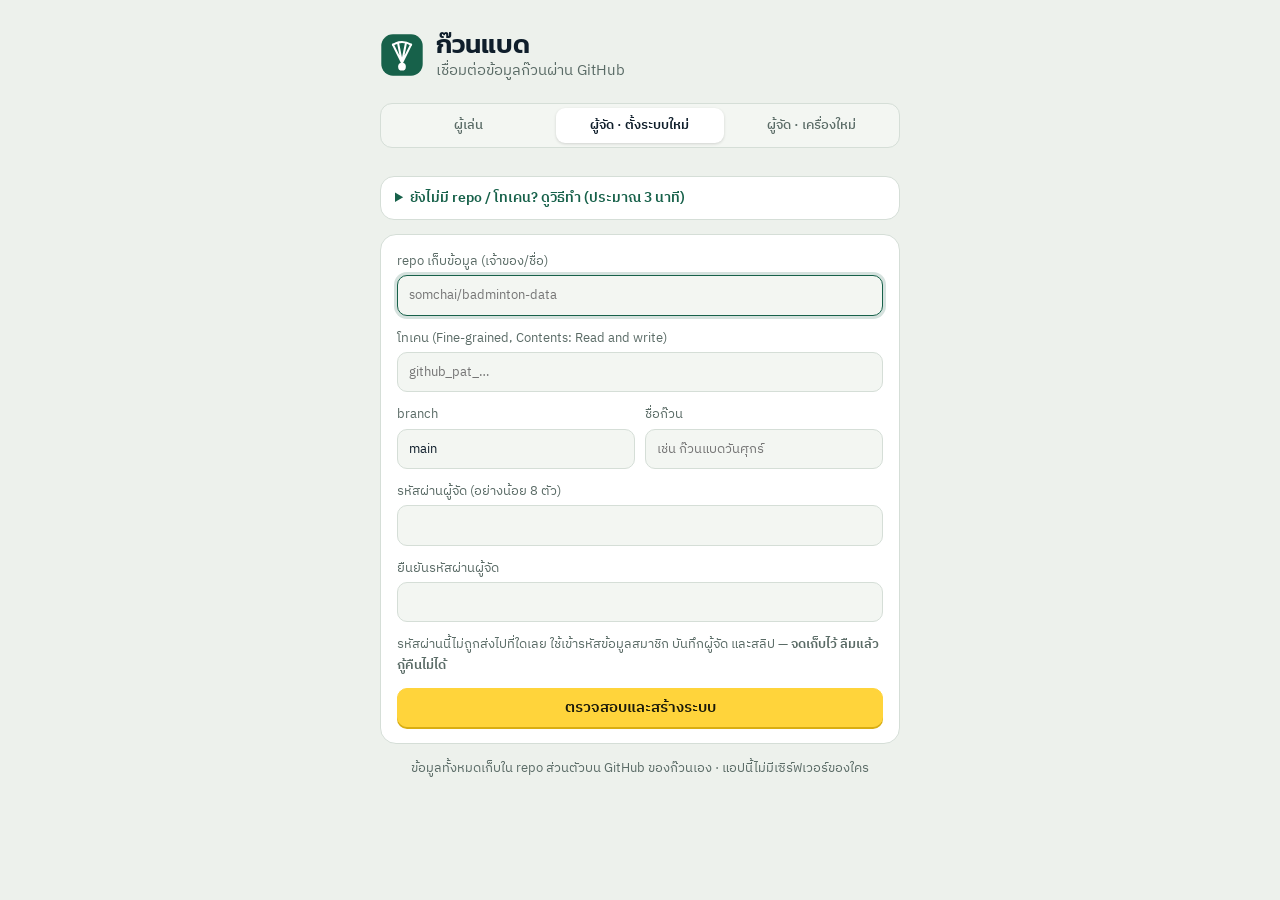
==== index.html @ 59524c7c "Add files via upload" ====
<!doctype html>
<html lang="th"><head><meta charset="utf-8"><meta name="viewport" content="width=device-width,initial-scale=1,viewport-fit=cover">
<meta http-equiv="Content-Security-Policy" content="default-src 'self'; script-src 'self'; style-src 'self' 'unsafe-inline'; img-src 'self' data: blob:; font-src 'self'; connect-src 'self' https://api.github.com; manifest-src 'self'; worker-src 'self'; base-uri 'none'; form-action 'none'; object-src 'none'">
<title>ก๊วนแบด · ผู้จัดก๊วน</title>
<link rel="stylesheet" href="fonts.css">
<link rel="stylesheet" href="style.css">
<link rel="manifest" href="manifest-org.json">
<meta name="theme-color" content="#0F7A55">
<meta name="mobile-web-app-capable" content="yes"><meta name="apple-mobile-web-app-capable" content="yes">
<meta name="apple-mobile-web-app-title" content="ผู้จัดก๊วน"><link rel="apple-touch-icon" href="apple-touch-icon.png"><link rel="icon" href="icon-192.png">
</head><body data-page="index">
<div id="orgShell" hidden>
<header class="top">
  <div class="top-in">
    <div class="brand">
      <div class="logo">
        <svg width="34" height="34" viewBox="0 0 34 34" aria-hidden="true"><rect x="1" y="1" width="32" height="32" rx="9" fill="var(--accent)"/><path d="M17 23 L10 9 M17 23 L14 8 M17 23 L20 8 M17 23 L24 9" stroke="var(--accent-ink)" stroke-width="1.6" stroke-linecap="round"/><path d="M10 9 Q17 5 24 9" stroke="var(--accent-ink)" stroke-width="1.6" fill="none"/><circle cx="17" cy="25" r="3.2" fill="var(--accent-ink)"/></svg>
        <div><h1 id="gName">Badminton Group Organizer</h1><small id="connNote">กำลังเชื่อมต่อ…</small></div>
      </div>
      <span class="sp"></span>
      <span class="clock num clockTxt"></span>
      <span class="role org">แอปผู้จัดก๊วน</span>
      <button class="sm" id="roleSwitch">เปิดหน้าผู้เล่น ↗</button>
      <div class="sesspick"><select id="sessSel" aria-label="เลือกรอบเล่น"></select></div>
    </div>
    <nav class="tabs" role="tablist" id="tabs"></nav>
  </div>
</header>

<main id="view"></main>

</div>
<div id="plShell" hidden>
<header class="ptop">
  <div class="ptop-in">
    <div class="logo">
      <svg width="30" height="30" viewBox="0 0 34 34" aria-hidden="true"><rect x="1" y="1" width="32" height="32" rx="9" fill="var(--accent)"/><path d="M17 23 L10 9 M17 23 L14 8 M17 23 L20 8 M17 23 L24 9" stroke="var(--accent-ink)" stroke-width="1.6" stroke-linecap="round"/><path d="M10 9 Q17 5 24 9" stroke="var(--accent-ink)" stroke-width="1.6" fill="none"/><circle cx="17" cy="25" r="3.2" fill="var(--accent-ink)"/></svg>
      <div><h1 id="pgName">Badminton Group Organizer</h1><small><span class="role">แอปผู้เล่น</span> <span id="pConn"></span></small></div>
    </div>
    <button class="pme" id="pMe" type="button" aria-label="โปรไฟล์ของฉัน"></button>
  </div>
  <div class="ptop-in sub"><select id="pSess" aria-label="เลือกรอบเล่น"></select><span class="clock num clockTxt"></span></div>
  <div class="orgbar" id="pOrgBar" hidden><span>คุณคือผู้จัดก๊วน กำลังดูหน้าผู้เล่น</span><button class="sm" id="pBack" type="button">กลับแอปผู้จัด</button></div>
</header>
<main id="pview" class="pmain"></main>
<nav class="pnav" id="pNav" aria-label="เมนูผู้เล่น"></nav>
</div>
<div class="ov" id="ov" hidden><div class="dlg" id="dlg" role="dialog" aria-modal="true"></div></div>
<div class="toast" id="toast" hidden></div>
<script src="ghstore.js"></script>
<script src="core.js"></script>
<script src="organizer.js"></script>
<script src="player.js"></script>
<script src="ghui.js"></script>
<script src="boot.js"></script>
</body></html>
---- fonts.css ----
/* Kanit + IBM Plex Sans Thai (SIL OFL) — bundled so the app looks the same offline */
@font-face{font-family:'Kanit';font-style:normal;font-weight:500;font-display:swap;src:url(fonts/kanit-thai-500-normal.woff2) format('woff2');unicode-range:U+02D7,U+0303,U+0331,U+0E01-0E5B,U+200C-200D,U+25CC}
@font-face{font-family:'Kanit';font-style:normal;font-weight:500;font-display:swap;src:url(fonts/kanit-latin-500-normal.woff2) format('woff2');unicode-range:U+0000-00FF,U+0131,U+0152-0153,U+02BB-02BC,U+02C6,U+02DA,U+02DC,U+0304,U+0308,U+0329,U+2000-206F,U+20AC,U+2122,U+2191,U+2193,U+2212,U+2215,U+FEFF,U+FFFD}
@font-face{font-family:'Kanit';font-style:italic;font-weight:500;font-display:swap;src:url(fonts/kanit-thai-500-italic.woff2) format('woff2');unicode-range:U+02D7,U+0303,U+0331,U+0E01-0E5B,U+200C-200D,U+25CC}
@font-face{font-family:'Kanit';font-style:italic;font-weight:500;font-display:swap;src:url(fonts/kanit-latin-500-italic.woff2) format('woff2');unicode-range:U+0000-00FF,U+0131,U+0152-0153,U+02BB-02BC,U+02C6,U+02DA,U+02DC,U+0304,U+0308,U+0329,U+2000-206F,U+20AC,U+2122,U+2191,U+2193,U+2212,U+2215,U+FEFF,U+FFFD}
@font-face{font-family:'Kanit';font-style:normal;font-weight:600;font-display:swap;src:url(fonts/kanit-thai-600-normal.woff2) format('woff2');unicode-range:U+02D7,U+0303,U+0331,U+0E01-0E5B,U+200C-200D,U+25CC}
@font-face{font-family:'Kanit';font-style:normal;font-weight:600;font-display:swap;src:url(fonts/kanit-latin-600-normal.woff2) format('woff2');unicode-range:U+0000-00FF,U+0131,U+0152-0153,U+02BB-02BC,U+02C6,U+02DA,U+02DC,U+0304,U+0308,U+0329,U+2000-206F,U+20AC,U+2122,U+2191,U+2193,U+2212,U+2215,U+FEFF,U+FFFD}
@font-face{font-family:'Kanit';font-style:italic;font-weight:600;font-display:swap;src:url(fonts/kanit-thai-600-italic.woff2) format('woff2');unicode-range:U+02D7,U+0303,U+0331,U+0E01-0E5B,U+200C-200D,U+25CC}
@font-face{font-family:'Kanit';font-style:italic;font-weight:600;font-display:swap;src:url(fonts/kanit-latin-600-italic.woff2) format('woff2');unicode-range:U+0000-00FF,U+0131,U+0152-0153,U+02BB-02BC,U+02C6,U+02DA,U+02DC,U+0304,U+0308,U+0329,U+2000-206F,U+20AC,U+2122,U+2191,U+2193,U+2212,U+2215,U+FEFF,U+FFFD}
@font-face{font-family:'Kanit';font-style:normal;font-weight:700;font-display:swap;src:url(fonts/kanit-thai-700-normal.woff2) format('woff2');unicode-range:U+02D7,U+0303,U+0331,U+0E01-0E5B,U+200C-200D,U+25CC}
@font-face{font-family:'Kanit';font-style:normal;font-weight:700;font-display:swap;src:url(fonts/kanit-latin-700-normal.woff2) format('woff2');unicode-range:U+0000-00FF,U+0131,U+0152-0153,U+02BB-02BC,U+02C6,U+02DA,U+02DC,U+0304,U+0308,U+0329,U+2000-206F,U+20AC,U+2122,U+2191,U+2193,U+2212,U+2215,U+FEFF,U+FFFD}
@font-face{font-family:'Kanit';font-style:italic;font-weight:700;font-display:swap;src:url(fonts/kanit-thai-700-italic.woff2) format('woff2');unicode-range:U+02D7,U+0303,U+0331,U+0E01-0E5B,U+200C-200D,U+25CC}
@font-face{font-family:'Kanit';font-style:italic;font-weight:700;font-display:swap;src:url(fonts/kanit-latin-700-italic.woff2) format('woff2');unicode-range:U+0000-00FF,U+0131,U+0152-0153,U+02BB-02BC,U+02C6,U+02DA,U+02DC,U+0304,U+0308,U+0329,U+2000-206F,U+20AC,U+2122,U+2191,U+2193,U+2212,U+2215,U+FEFF,U+FFFD}
@font-face{font-family:'IBM Plex Sans Thai';font-style:normal;font-weight:400;font-display:swap;src:url(fonts/ibm-plex-sans-thai-thai-400-normal.woff2) format('woff2');unicode-range:U+02D7,U+0303,U+0331,U+0E01-0E5B,U+200C-200D,U+25CC}
@font-face{font-family:'IBM Plex Sans Thai';font-style:normal;font-weight:400;font-display:swap;src:url(fonts/ibm-plex-sans-thai-latin-400-normal.woff2) format('woff2');unicode-range:U+0000-00FF,U+0131,U+0152-0153,U+02BB-02BC,U+02C6,U+02DA,U+02DC,U+0304,U+0308,U+0329,U+2000-206F,U+20AC,U+2122,U+2191,U+2193,U+2212,U+2215,U+FEFF,U+FFFD}
@font-face{font-family:'IBM Plex Sans Thai';font-style:normal;font-weight:500;font-display:swap;src:url(fonts/ibm-plex-sans-thai-thai-500-normal.woff2) format('woff2');unicode-range:U+02D7,U+0303,U+0331,U+0E01-0E5B,U+200C-200D,U+25CC}
@font-face{font-family:'IBM Plex Sans Thai';font-style:normal;font-weight:500;font-display:swap;src:url(fonts/ibm-plex-sans-thai-latin-500-normal.woff2) format('woff2');unicode-range:U+0000-00FF,U+0131,U+0152-0153,U+02BB-02BC,U+02C6,U+02DA,U+02DC,U+0304,U+0308,U+0329,U+2000-206F,U+20AC,U+2122,U+2191,U+2193,U+2212,U+2215,U+FEFF,U+FFFD}
@font-face{font-family:'IBM Plex Sans Thai';font-style:normal;font-weight:600;font-display:swap;src:url(fonts/ibm-plex-sans-thai-thai-600-normal.woff2) format('woff2');unicode-range:U+02D7,U+0303,U+0331,U+0E01-0E5B,U+200C-200D,U+25CC}
@font-face{font-family:'IBM Plex Sans Thai';font-style:normal;font-weight:600;font-display:swap;src:url(fonts/ibm-plex-sans-thai-latin-600-normal.woff2) format('woff2');unicode-range:U+0000-00FF,U+0131,U+0152-0153,U+02BB-02BC,U+02C6,U+02DA,U+02DC,U+0304,U+0308,U+0329,U+2000-206F,U+20AC,U+2122,U+2191,U+2193,U+2212,U+2215,U+FEFF,U+FFFD}
---- style.css ----
/* Badminton Group Organizer — "court night" theme.
   Signature: every court card is drawn as a real top-down badminton court (white lines, net in the middle, team A | team B).
   Colours come from the sport: PU court green, white court lines, yellow nylon training shuttle, scoreboard team colours.
   Everything outside the court cards and the header band stays quiet. */
:root{
  --hall:#EDF1EC; --surface:#FFFFFF; --surface-2:#F3F6F2; --line:#D5DED7; --ink:#0F1E2B; --muted:#5A6B66;
  --court:#17614A; --court-2:#1D7457; --court-deep:#0F4535; --cline:rgba(255,255,255,.88);
  --shuttle:#FFD43B; --shuttle-ink:#1A1A0A; --shuttle-soft:#FFF4C2;
  --accent:#17614A; --accent-ink:#FFFFFF; --accent-soft:#DDEFE6;
  --ready:#1E8A4C; --rest:#B26B00; --play:#2C6BED; --off:#7E8C88; --warn:#C2410C; --bad:#C62D3F;
  --a-team:#2C6BED; --b-team:#E5533D;
  --bg:var(--hall);
  --font-display:"Kanit","IBM Plex Sans Thai",system-ui,sans-serif;
  --font-body:"IBM Plex Sans Thai",system-ui,-apple-system,"Segoe UI",sans-serif;
  --r:16px;
  --lines:linear-gradient(90deg,transparent calc(50% - 1px),rgba(255,255,255,.07) calc(50% - 1px),rgba(255,255,255,.07) calc(50% + 1px),transparent calc(50% + 1px)),
          linear-gradient(0deg,transparent calc(50% - 1px),rgba(255,255,255,.05) calc(50% - 1px),rgba(255,255,255,.05) calc(50% + 1px),transparent calc(50% + 1px));
}
@media (prefers-color-scheme:dark){:root:not([data-theme="light"]){
  --hall:#0B1612; --surface:#12201B; --surface-2:#182A23; --line:#253A31; --ink:#E6EFEA; --muted:#93A79E;
  --court:#1A5C46; --court-2:#1F6B52; --court-deep:#0C2E24;
  --accent:#5CCB97; --accent-ink:#06130E; --accent-soft:#173A2D;
  --ready:#5BD08C; --rest:#F0B44C; --play:#7BA7FF; --off:#7D8C85; --warn:#F28B4F; --bad:#FF7A8A;
  --a-team:#7BA7FF; --b-team:#FF8A6E; --shuttle-soft:#3A3412; color-scheme:dark}}
:root[data-theme="dark"]{
  --hall:#0B1612; --surface:#12201B; --surface-2:#182A23; --line:#253A31; --ink:#E6EFEA; --muted:#93A79E;
  --court:#1A5C46; --court-2:#1F6B52; --court-deep:#0C2E24;
  --accent:#5CCB97; --accent-ink:#06130E; --accent-soft:#173A2D;
  --ready:#5BD08C; --rest:#F0B44C; --play:#7BA7FF; --off:#7D8C85; --warn:#F28B4F; --bad:#FF7A8A;
  --a-team:#7BA7FF; --b-team:#FF8A6E; --shuttle-soft:#3A3412; color-scheme:dark}
*{box-sizing:border-box}
[hidden]{display:none!important}
html,body{margin:0;background:var(--bg);color:var(--ink)}
body{font-family:var(--font-body);font-size:15px;line-height:1.55;-webkit-font-smoothing:antialiased}
h1,h2,h3{margin:0;font-family:var(--font-display);font-weight:600;line-height:1.25;text-wrap:balance}
h2{font-size:1.15rem}h3{font-size:1rem}
.num{font-variant-numeric:tabular-nums}
.muted{color:var(--muted)}.small{font-size:.84rem}

/* controls */
button{font:inherit;cursor:pointer;border-radius:10px;border:1.5px solid var(--line);background:var(--surface);color:var(--ink);padding:7px 14px;font-weight:500;transition:background-color .15s,border-color .15s,transform .08s}
button:hover{border-color:var(--court)}
button:active{transform:translateY(1px)}
button.primary{background:var(--shuttle);color:var(--shuttle-ink);border-color:var(--shuttle);font-weight:600;box-shadow:0 2px 0 #D9AE12}
button.primary:hover{background:#FFDD5C;border-color:#FFDD5C}
button.ghost{background:transparent;border-color:transparent;color:var(--muted)}
button.ghost:hover{color:var(--ink);border-color:var(--line)}
button.danger{color:var(--bad);border-color:color-mix(in srgb,var(--bad) 45%,var(--line));background:transparent}
button.sm{padding:4px 10px;font-size:.84rem;border-radius:8px}
button:disabled{opacity:.45;cursor:not-allowed;transform:none}
:focus-visible{outline:3px solid var(--shuttle);outline-offset:2px}
input,select,textarea{font:inherit;color:var(--ink);background:var(--surface-2);border:1.5px solid var(--line);border-radius:10px;padding:9px 11px;width:100%;min-width:0}
input:focus,select:focus,textarea:focus{border-color:var(--court);outline:none;box-shadow:0 0 0 3px color-mix(in srgb,var(--court) 18%,transparent)}
textarea{min-height:80px;resize:vertical}
label.f{display:grid;gap:4px;font-size:.82rem;color:var(--muted);min-width:0}
input.bad{border-color:var(--bad)}
.ferr{font-size:.76rem;color:var(--bad)}.ferr:empty{display:none}

/* ---------- header band: the court floor ---------- */
.top,.ptop{position:sticky;top:env(safe-area-inset-top,0px);z-index:20;color:#fff;
  background:radial-gradient(120% 160% at 90% -40%,var(--court-2),transparent 60%),var(--court-deep);
  box-shadow:0 1px 0 rgba(0,0,0,.25),0 8px 24px -16px rgba(0,0,0,.5)}
.top-in{max-width:1200px;margin:0 auto;padding-inline:16px;padding-block:12px 0;display:grid;gap:10px}
.brand{display:flex;flex-wrap:wrap;align-items:center;gap:8px 14px}
.logo{display:flex;align-items:center;gap:11px;min-width:0}
.logo svg{flex:none}
.logo svg rect{fill:var(--shuttle)}
.logo svg path,.logo svg circle{stroke:var(--court-deep)}
.logo svg circle{fill:var(--court-deep)}
.logo h1{font-size:1.3rem;font-weight:700;letter-spacing:.005em;color:#fff}
.logo small{display:block;font-family:var(--font-body);font-size:.76rem;color:rgba(255,255,255,.72);font-weight:400}
.brand .sp{flex:1}
.top .clock,.ptop .clock{font-family:var(--font-display);font-weight:600;font-style:italic;font-size:1.05rem;color:var(--shuttle);letter-spacing:.02em}
.role{font-size:.74rem;font-weight:600;border-radius:999px;padding:3px 11px}
.top .role,.ptop .role{background:rgba(255,255,255,.12);color:#fff;border:1px solid rgba(255,255,255,.22)}
.top button,.ptop button{background:rgba(255,255,255,.1);color:#fff;border-color:rgba(255,255,255,.28)}
.top button:hover,.ptop button:hover{background:rgba(255,255,255,.2);border-color:rgba(255,255,255,.5)}
.top select,.ptop select{background:rgba(0,0,0,.22);color:#fff;border-color:rgba(255,255,255,.25)}
.top select option,.ptop select option{color:#0F1E2B;background:#fff}
.sesspick{display:flex;align-items:center;gap:6px;min-width:0}
.sesspick select{width:auto;max-width:62vw;padding:6px 28px 6px 10px;text-overflow:ellipsis;white-space:nowrap;overflow:hidden}
.tabs{display:flex;gap:4px;overflow-x:auto;scrollbar-width:none;margin-inline:-4px}
.tabs::-webkit-scrollbar{display:none}
.tabs button{border:0;border-radius:10px 10px 0 0;background:transparent;padding:10px 13px 12px;color:rgba(255,255,255,.7);white-space:nowrap;font-weight:600;position:relative}
.tabs button:hover{background:rgba(255,255,255,.08);color:#fff}
.tabs button[aria-selected="true"]{color:#fff;background:transparent}
.tabs button[aria-selected="true"]::after{content:"";position:absolute;left:12px;right:12px;bottom:0;height:4px;border-radius:4px 4px 0 0;background:var(--shuttle)}
.tabs .badge{display:inline-grid;place-items:center;min-width:19px;height:19px;border-radius:10px;background:var(--b-team);color:#fff;font-size:.7rem;margin-left:5px;padding:0 5px}

main{max-width:1200px;margin:0 auto;padding-inline:16px;padding-block:18px 64px;display:grid;gap:16px}
main>*{min-width:0}
.panel{background:var(--surface);border:1px solid var(--line);border-radius:var(--r);padding:18px;min-width:0}
.ph{display:flex;flex-wrap:wrap;align-items:center;gap:8px 12px;margin-bottom:14px}
.ph .sp{flex:1}
.notice{border-radius:12px;padding:11px 14px;background:var(--surface-2);border:1px solid var(--line);font-size:.9rem}
.notice.warn{border-color:color-mix(in srgb,var(--warn) 55%,transparent);background:color-mix(in srgb,var(--warn) 7%,var(--surface));color:var(--warn)}
.empty{padding:28px 12px;text-align:center;color:var(--muted)}
.empty h2{color:var(--ink);margin-bottom:6px}
.grid2{display:grid;grid-template-columns:repeat(2,minmax(0,1fr));gap:16px}
@media (max-width:860px){.grid2{grid-template-columns:1fr}}

/* KPIs read like a scoreboard strip */
.kpis{display:grid;grid-template-columns:repeat(auto-fit,minmax(150px,1fr));gap:10px}
.kpi{background:var(--surface);border:1px solid var(--line);border-radius:14px;padding:11px 15px;display:grid;gap:1px;min-width:0;border-top:4px solid var(--court)}
.kpi .k{font-size:.78rem;color:var(--muted)}
.kpi .v{font-family:var(--font-display);font-weight:600;font-size:1.75rem;font-variant-numeric:tabular-nums;line-height:1.15}
.kpi .s{font-size:.76rem;color:var(--muted)}
.kpi.alert{border-top-color:var(--warn)}.kpi.alert .v{color:var(--warn)}

/* status chips */
.chip{display:inline-flex;align-items:center;gap:5px;font-size:.74rem;font-weight:600;padding:2px 9px;border-radius:999px;white-space:nowrap;background:color-mix(in srgb,var(--c) 14%,transparent);color:var(--c)}
.chip::before{content:"";width:6px;height:6px;border-radius:50%;background:var(--c)}
.s-ready{--c:var(--ready)}.s-rest{--c:var(--rest)}.s-play{--c:var(--play)}.s-off{--c:var(--off)}.s-queued{--c:var(--accent)}.s-warn{--c:var(--warn)}.s-bad{--c:var(--bad)}
.skill{display:inline-grid;place-items:center;flex:none;min-width:24px;height:21px;padding:0 4px;border-radius:6px;font-family:var(--font-display);font-size:.7rem;font-weight:700;letter-spacing:-.01em;color:#fff;background:var(--lv);border:1px solid var(--lv)}
/* level colour runs from fresh green (BG) through blue (P) to deep red (A) */
.skill.L1{--lv:#5FB98A}.skill.L2{--lv:#3E9E6E}.skill.L3{--lv:#2F8B83}
.skill.L4{--lv:#3A7BD5}.skill.L5{--lv:#2C5FC4}.skill.L6{--lv:#5146B8}
.skill.L7{--lv:#B4447A}.skill.L8{--lv:#C62D3F}.skill.L9{--lv:#8E1B2B}
.skpick{border:0;padding:0;margin:0;display:grid;gap:6px}
.skpick legend{font-size:.82rem;color:var(--muted);margin-bottom:6px;padding:0}
.skopt{display:grid;grid-template-columns:auto auto 1fr;gap:10px;align-items:start;padding:9px 11px;border:1.5px solid var(--line);border-radius:12px;cursor:pointer;background:var(--surface)}
.skopt input{width:auto;margin:3px 0 0}
.skopt .skill{margin-top:1px}
.skopt .sko-t{display:grid;gap:1px;min-width:0}
.skopt .sko-t b{font-size:.9rem}
.skopt .sko-t span{font-size:.8rem;color:var(--muted);line-height:1.45}
.skopt:has(input:checked){border-color:var(--court);background:var(--accent-soft)}
.lvguide{display:grid;gap:8px}
.lvguide .lv{display:grid;grid-template-columns:auto 1fr;gap:12px;align-items:start;padding:8px 0;border-bottom:1px solid var(--line)}
.lvguide .lv:last-child{border-bottom:0}
.lvguide .lv b{display:block}
.lvguide .lv div>span{font-size:.86rem;color:var(--muted)}

/* ---------- court cards: a real court seen from above ---------- */
.courts{display:grid;grid-template-columns:repeat(auto-fill,minmax(300px,1fr));gap:14px}
.court{border-radius:18px;overflow:hidden;display:grid;grid-template-rows:auto 1fr auto;color:#fff;
  background:var(--court);box-shadow:0 10px 24px -14px rgba(10,50,36,.6),inset 0 0 0 1px rgba(0,0,0,.15)}
.court-h{display:flex;align-items:center;gap:8px;padding:10px 14px;background:rgba(0,0,0,.2)}
.court-h b{font-family:var(--font-display);font-weight:700;font-style:italic;font-size:1.15rem;letter-spacing:.01em}
.court-h .sp{flex:1}
.court-h .chip{background:rgba(255,255,255,.14);color:#fff}
.court-h .chip::before{background:var(--shuttle)}
.timer{font-family:var(--font-display);font-weight:700;font-style:italic;font-variant-numeric:tabular-nums;font-size:1.1rem;color:var(--shuttle);background:#0B1A14;border-radius:8px;padding:1px 10px;box-shadow:inset 0 0 0 1px rgba(255,212,59,.25)}
.court-b{position:relative;padding:22px 20px;display:grid;gap:8px;align-content:center;min-height:150px;isolation:isolate}
/* court lines: outer boundary, doubles long-service lines, short-service lines, singles sidelines, centre lines */
.court-b::before{content:"";position:absolute;inset:10px 12px;border:2px solid var(--cline);z-index:-1;
  background:
    linear-gradient(90deg,transparent 6%,var(--cline) 6%,var(--cline) calc(6% + 2px),transparent calc(6% + 2px)),
    linear-gradient(90deg,transparent calc(94% - 2px),var(--cline) calc(94% - 2px),var(--cline) 94%,transparent 94%),
    linear-gradient(90deg,transparent 35%,var(--cline) 35%,var(--cline) calc(35% + 2px),transparent calc(35% + 2px)),
    linear-gradient(90deg,transparent calc(65% - 2px),var(--cline) calc(65% - 2px),var(--cline) 65%,transparent 65%),
    linear-gradient(0deg,transparent 9%,var(--cline) 9%,var(--cline) calc(9% + 2px),transparent calc(9% + 2px)),
    linear-gradient(0deg,transparent calc(91% - 2px),var(--cline) calc(91% - 2px),var(--cline) 91%,transparent 91%),
    linear-gradient(0deg,transparent calc(50% - 1px),var(--cline) calc(50% - 1px),var(--cline) calc(50% + 1px),transparent calc(50% + 1px)) 0 0/35% 100% no-repeat,
    linear-gradient(0deg,transparent calc(50% - 1px),var(--cline) calc(50% - 1px),var(--cline) calc(50% + 1px),transparent calc(50% + 1px)) 100% 0/35% 100% no-repeat;
  opacity:.55}
.court-b::after{content:"";position:absolute;top:4px;bottom:4px;left:calc(50% - 3px);width:6px;z-index:-1;border-radius:2px;
  background:repeating-linear-gradient(0deg,rgba(255,255,255,.95) 0 2px,rgba(255,255,255,.35) 2px 5px);box-shadow:0 0 0 1px rgba(0,0,0,.15)}
.vs{display:grid;grid-template-columns:1fr 26px 1fr;gap:6px;align-items:center}
.team{display:grid;gap:6px;padding:6px;border-radius:12px;min-width:0}
.team.a{--tc:var(--a-team)}.team.b{--tc:var(--b-team)}
.court .team .pn{background:rgba(6,30,22,.72);border-radius:10px;padding:6px 8px;box-shadow:inset 3px 0 0 var(--tc)}
.court .team.b .pn{box-shadow:inset -3px 0 0 var(--tc)}
.team.win .pn{outline:2px solid var(--shuttle)}
.pn{display:flex;align-items:center;gap:6px;min-width:0}
.pn span.nm{overflow:hidden;text-overflow:ellipsis;white-space:nowrap;font-weight:500}
.vs .x{font-size:0;align-self:stretch}
.court-f{display:flex;flex-wrap:wrap;gap:6px;padding:10px 14px;background:rgba(0,0,0,.2)}
.court-f:empty{display:none}
.court-f button:not(.primary){background:rgba(255,255,255,.1);color:#fff;border-color:rgba(255,255,255,.3)}
.court-f button.ghost{border-color:transparent;color:rgba(255,255,255,.75)}
.court.free{background:color-mix(in srgb,var(--court) 70%,#5f6f69)}
.court.free .court-b{place-items:center;text-align:center;color:rgba(255,255,255,.92);font-weight:500}
.court.free .court-b>*{background:rgba(6,30,22,.6);border-radius:12px;padding:8px 12px}
.court.free .court-b::after{opacity:.6}
.court .mini{background:rgba(6,30,22,.6);border-radius:10px;padding:6px 10px}
.court .mini span[style]{filter:brightness(1.35)}
.court .muted,.court .small{color:rgba(255,255,255,.8)}

.qcard{display:grid;grid-template-columns:auto 1fr auto;gap:12px;align-items:center;padding:10px 14px;border:1px solid var(--line);border-radius:12px;background:var(--surface)}
.qcard .ord{font-family:var(--font-display);font-weight:700;font-style:italic;font-size:1.3rem;color:var(--accent);min-width:2ch}
.qlist{display:grid;gap:8px}
.mini{display:flex;flex-wrap:wrap;align-items:center;gap:4px 10px;font-size:.88rem;min-width:0}
.mini .t{color:var(--muted);font-family:var(--font-display);font-style:italic}

/* tables */
.tw{overflow-x:auto}
table{width:100%;border-collapse:collapse;font-size:.9rem}
th,td{padding:9px 10px;text-align:left;border-bottom:1px solid var(--line);vertical-align:middle}
th{font-size:.78rem;color:var(--muted);font-weight:600;white-space:nowrap}
td.n,th.n{text-align:right;font-variant-numeric:tabular-nums;white-space:nowrap}
.tw td:first-child>b{white-space:nowrap}
tbody tr:hover td{background:color-mix(in srgb,var(--court) 4%,transparent)}
td .acts{display:flex;flex-wrap:wrap;gap:4px;justify-content:flex-end}
tr.dim td{opacity:.55}
.seg{display:inline-flex;border:1.5px solid var(--line);border-radius:10px;overflow:hidden;flex-wrap:wrap;background:var(--surface)}
.seg button{border:0;border-radius:0;padding:5px 12px;background:transparent;color:var(--muted);font-size:.86rem}
.seg button[aria-pressed="true"]{background:var(--court);color:#fff}

/* my status — a match ticket */
.me{display:grid;gap:12px;border-radius:20px;padding:18px;color:#fff;position:relative;overflow:hidden;
  background:radial-gradient(90% 120% at 100% 0%,var(--court-2),transparent 70%),var(--court-deep);box-shadow:0 14px 30px -18px rgba(10,50,36,.8)}
.me .k{color:rgba(255,255,255,.7)!important}
.me .big{font-family:var(--font-display);font-weight:700;font-style:italic;font-size:2.4rem;line-height:1;color:var(--shuttle)}
.me .muted,.me .small{color:rgba(255,255,255,.78)}
.me .chip{background:rgba(255,255,255,.14);color:#fff}
.me .mini{background:rgba(0,0,0,.25);border-radius:10px;padding:6px 10px}
.me .mini span[style]{filter:brightness(1.35)}
.me button:not(.primary){background:rgba(255,255,255,.1);color:#fff;border-color:rgba(255,255,255,.3)}
.me-row{display:flex;flex-wrap:wrap;gap:12px 26px;align-items:flex-end}
.me-stat{display:grid;gap:3px}.me-stat .k{font-size:.76rem;color:var(--muted)}

/* board */
.post{border:1px solid var(--line);border-radius:14px;padding:13px 15px;background:var(--surface);display:grid;gap:8px}
.post.pin{border-color:var(--shuttle);box-shadow:inset 4px 0 0 var(--shuttle)}
.post-h{display:flex;flex-wrap:wrap;gap:6px 10px;align-items:center;font-size:.84rem;color:var(--muted)}
.post-h b{color:var(--ink)}
.post p{margin:0;white-space:pre-wrap;overflow-wrap:anywhere}
.post img{border-radius:10px;max-height:360px;object-fit:contain;background:var(--surface-2)}
.cmts{display:grid;gap:6px;padding-left:12px;border-left:2px solid var(--line);font-size:.88rem}
.feed{display:grid;gap:10px}

/* dialogs */
.ov{position:fixed;inset:0;background:rgba(5,20,15,.6);backdrop-filter:blur(3px);display:grid;place-items:center;padding:16px;z-index:50}
.dlg{background:var(--surface);border:1px solid var(--line);border-top:6px solid var(--court);border-radius:18px;width:min(620px,100%);max-height:calc(100% - 24px);overflow:auto;padding:20px;display:grid;gap:14px;box-shadow:0 30px 60px -20px rgba(0,0,0,.45)}
.dlg h2{font-size:1.25rem}
.dlg .fg{display:grid;grid-template-columns:repeat(2,minmax(0,1fr));gap:10px}
.dlg .fg .full{grid-column:1/-1}
@media (max-width:520px){.dlg .fg{grid-template-columns:1fr}}
.dlg-a{display:flex;flex-wrap:wrap;gap:8px;justify-content:flex-end}
.pick{display:grid;grid-template-columns:repeat(auto-fill,minmax(150px,1fr));gap:6px;max-height:260px;overflow:auto;padding:2px}
.pick label{display:flex;align-items:center;gap:6px;border:1.5px solid var(--line);border-radius:10px;padding:6px 8px;font-size:.86rem;cursor:pointer;color:var(--ink)}
.pick input{width:auto;margin:0}
.pick label:has(input:checked){border-color:var(--court);background:var(--accent-soft)}
.toast{position:fixed;left:50%;bottom:calc(20px + env(safe-area-inset-bottom,0px));transform:translateX(-50%);background:var(--court-deep);color:#fff;padding:10px 18px;border-radius:12px;font-size:.9rem;z-index:60;max-width:calc(100% - 32px);box-shadow:0 12px 30px -10px rgba(0,0,0,.5),inset 4px 0 0 var(--shuttle)}
body[data-app="player"] .toast{bottom:calc(84px + env(safe-area-inset-bottom,0px))}
.loglist{display:grid;gap:4px;font-size:.86rem;max-height:420px;overflow:auto}
.loglist div{display:grid;grid-template-columns:auto 1fr;gap:10px;padding:5px 0;border-bottom:1px dashed var(--line)}
.bar{height:8px;border-radius:4px;background:var(--surface-2);overflow:hidden}.bar span{display:block;height:100%;background:var(--court)}
.check{display:flex;flex-wrap:wrap;gap:8px}
.check label{display:inline-flex;align-items:center;gap:8px;border:1.5px solid var(--line);border-radius:999px;padding:6px 12px;cursor:pointer}
.check input{width:auto;margin:0}
.check label:has(input:checked){border-color:var(--ready);background:color-mix(in srgb,var(--ready) 12%,var(--surface))}
.slipimg{max-height:60vh;object-fit:contain;border-radius:10px;background:var(--surface-2)}

/* ---------- player app ---------- */
.ptop-in{max-width:720px;margin:0 auto;padding-inline:16px;padding-block:12px 8px;display:flex;align-items:center;gap:10px}
.ptop-in.sub{padding-block:0 12px}
.ptop-in.sub select{flex:1;min-width:0;padding:7px 10px}
.ptop h1{font-size:1.15rem;font-weight:700;color:#fff}
.ptop small{font-size:.74rem;color:rgba(255,255,255,.72);display:flex;gap:6px;align-items:center;flex-wrap:wrap}
.ptop .role{font-size:.68rem;padding:1px 9px;background:var(--shuttle);color:var(--shuttle-ink);border:0}
.pme{margin-left:auto;display:inline-flex;align-items:center;gap:6px;border-radius:999px!important;padding:5px 13px 5px 6px!important;max-width:45vw;overflow:hidden;white-space:nowrap;font-weight:600}
.pme:not(:has(.skill)){padding-left:13px!important}
.orgbar{max-width:720px;margin:0 auto;padding:0 16px 10px;display:flex;flex-wrap:wrap;gap:8px;align-items:center;justify-content:space-between;font-size:.82rem;color:var(--shuttle)}
.pmain{max-width:720px;margin:0 auto;padding-inline:16px;padding-block:16px calc(96px + env(safe-area-inset-bottom,0px));display:grid;gap:14px}
.pmain>*{min-width:0}
.pnav{position:fixed;left:0;right:0;bottom:0;z-index:25;display:grid;grid-template-columns:repeat(5,1fr);background:var(--surface);border-top:1px solid var(--line);padding:6px 6px env(safe-area-inset-bottom,0px);box-shadow:0 -10px 30px -20px rgba(0,0,0,.35)}
.pnav button{border:0;border-radius:12px;background:transparent;display:grid;justify-items:center;gap:2px;padding:6px 2px 8px;color:var(--muted);font-size:.72rem;font-weight:600}
.pnav button svg{padding:3px 12px;width:46px;height:28px;border-radius:999px;transition:background-color .2s}
.pnav button[aria-current="page"]{color:var(--accent)}
.pnav button[aria-current="page"] svg{background:var(--shuttle);color:var(--shuttle-ink)}
.pnav .dot{display:inline-grid;place-items:center;min-width:16px;height:16px;border-radius:8px;background:var(--b-team);color:#fff;font-size:.64rem;padding:0 4px}
.sec{font-size:1.1rem;margin-top:6px}
.ann{background:var(--surface);border:1px solid var(--line);border-radius:18px;padding:16px;display:grid;gap:11px;position:relative;overflow:hidden}
.ann::before{content:"";position:absolute;inset:0 auto 0 0;width:6px;background:var(--court)}
.ann.cur{border-color:color-mix(in srgb,var(--court) 50%,var(--line));box-shadow:0 12px 26px -20px rgba(10,50,36,.7)}
.ann h3,.ann-h b{font-family:var(--font-display);font-size:1.15rem;font-weight:600}
.ann .bar{height:10px;border-radius:5px}
.ann .bar span{background:linear-gradient(90deg,var(--court),var(--court-2))}
.ann-h{display:flex;gap:10px;justify-content:space-between;align-items:flex-start}
.ann-c{display:grid;grid-template-columns:1fr auto;gap:10px;align-items:center}
.ann-a{display:flex;flex-wrap:wrap;gap:6px}
.names{display:flex;flex-wrap:wrap;gap:6px}
.nm-chip{display:inline-flex;align-items:center;gap:5px;font-size:.84rem;border:1px solid var(--line);border-radius:999px;padding:3px 11px 3px 4px;background:var(--surface-2)}
.nm-chip.me{border-color:var(--shuttle);background:var(--shuttle-soft)}
.ostep{list-style:none;margin:0;padding:0;display:grid;gap:8px;counter-reset:st}
.ostep li{display:flex;flex-wrap:wrap;gap:8px;align-items:center;padding:9px 11px;border-radius:12px;background:var(--surface-2);counter-increment:st}
.ostep li::before{content:counter(st);display:inline-grid;place-items:center;width:24px;height:24px;border-radius:50%;background:var(--line);font-family:var(--font-display);font-size:.82rem;font-weight:700}
.ostep li.now{outline:2px solid var(--court);background:var(--surface)}
.ostep li.now::before{background:var(--shuttle);color:var(--shuttle-ink)}
.ostep li.done span:first-of-type{color:var(--muted);text-decoration:line-through}
.ostep li.done::before{background:var(--ready);color:#fff}

/* simulator: phones run the real app; hide page-switching chrome */
body[data-sim] #roleSwitch,body[data-sim] #pOrgBar{display:none!important}

.paytbl .c-meta{display:none}
/* payment list on phones: each person becomes a card, nothing scrolls sideways */
@media (max-width:640px){
  .paytbl,.paytbl tbody{display:block}
  .paytbl thead{display:none}
  .paytbl tr{display:grid;grid-template-columns:1fr auto;grid-template-areas:"name due" "st due" "meta meta" "slip act";gap:6px 10px;padding:12px 2px;border-bottom:1px solid var(--line)}
  .paytbl tbody tr:hover td{background:none}
  .paytbl td{display:block;padding:0;border:0;text-align:left}
  .paytbl .c-name{grid-area:name;font-size:1rem}
  .paytbl .c-due{grid-area:due;text-align:right;align-self:center;font-family:var(--font-display);font-size:1.45rem;line-height:1.1}
  .paytbl .c-due b{font-weight:600}
  .paytbl .c-due .small{display:block;font-family:var(--font-body)}
  .paytbl .c-st{grid-area:st}
  .paytbl .c-games,.paytbl .c-court,.paytbl .c-shut{display:none}
  .paytbl .c-meta{display:block;grid-area:meta;font-size:.82rem;color:var(--muted)}
  .paytbl .c-slip{grid-area:slip;align-self:center}
  .paytbl .c-slip .nos{display:none}
  .paytbl .c-act{grid-area:act;justify-self:end}
  .paytbl .c-act .acts{justify-content:flex-end}
}

/* player list on phones: one compact card per player */
@media (max-width:640px){
  .rostbl,.rostbl tbody{display:block}
  .rostbl thead{display:none}
  .rostbl tr{display:grid;grid-template-columns:auto 1fr auto;grid-template-areas:"num name st" "num lv games" "act act act";gap:4px 10px;padding:11px 2px;border-bottom:1px solid var(--line);align-items:center}
  .rostbl tbody tr:hover td{background:none}
  .rostbl td{display:block;padding:0;border:0;text-align:left}
  .rostbl .c-num{grid-area:num;align-self:start;font-family:var(--font-display);font-style:italic;font-weight:700;color:var(--accent);padding-top:1px}
  .rostbl .c-name{grid-area:name}
  .rostbl .c-lv{grid-area:lv;font-size:.82rem}
  .rostbl .c-st{grid-area:st;justify-self:end}
  .rostbl .c-games{grid-area:games;justify-self:end;font-size:.8rem;color:var(--muted)}
  .rostbl .c-games::after{content:" เกม"}
  .rostbl .c-type{display:none}
  .rostbl .c-act{grid-area:act}
  .rostbl .c-act .acts{justify-content:flex-start}
}

/* key–value tables (settings) stack on phones */
@media (max-width:640px){
  .kvtbl,.kvtbl tbody,.kvtbl tr,.kvtbl th,.kvtbl td{display:block}
  .kvtbl tr{padding:9px 0;border-bottom:1px solid var(--line)}
  .kvtbl th,.kvtbl td{border:0;padding:0;white-space:normal}
  .kvtbl th{margin-bottom:2px}
}

/* ---------- GitHub connection (ghui.js) ---------- */
.gate{position:fixed;inset:0;z-index:60;overflow:auto;background:var(--hall);padding:max(16px,env(safe-area-inset-top)) 16px max(24px,env(safe-area-inset-bottom));display:flex;justify-content:center;align-items:flex-start}
.gate-in{width:min(520px,100%);display:grid;gap:14px;padding:6px 0 24px}
.gate-brand{display:flex;align-items:center;gap:12px;padding:6px 0}
.gate-brand h1{font-size:1.6rem}.gate-brand p{margin:0;color:var(--muted);font-size:.92rem}
.gtabs{display:grid;grid-template-columns:repeat(3,minmax(0,1fr));gap:4px;padding:4px;border-radius:12px;background:var(--surface-2);border:1px solid var(--line)}
.gtabs button{border:0;background:transparent;padding:9px 6px;font-size:.84rem;line-height:1.25;border-radius:9px;color:var(--muted);font-weight:500}
.gtabs button.on{background:var(--surface);color:var(--ink);box-shadow:0 1px 3px rgba(0,0,0,.14);font-weight:600}
.gform{display:grid;gap:12px;background:var(--surface);border:1px solid var(--line);border-radius:16px;padding:16px}
.gform textarea,.gform input:not([type=checkbox]){width:100%;box-sizing:border-box}
.gform textarea{resize:vertical;font:inherit;min-height:4.2em}
.fg2{display:grid;grid-template-columns:repeat(2,minmax(0,1fr));gap:10px}
@media (max-width:420px){.fg2{grid-template-columns:1fr}}
.gfoot{text-align:center;margin:0}
.grow{display:flex;flex-wrap:wrap;gap:8px;justify-content:space-between}
.gdone{display:grid;gap:12px}
.howto{background:var(--surface);border:1px solid var(--line);border-radius:14px;padding:10px 14px;font-size:.9rem}
.howto summary{cursor:pointer;font-weight:600;color:var(--accent)}
.howto ol{margin:10px 0 2px;padding-left:1.25em;display:grid;gap:10px;line-height:1.55}
.howto code{background:var(--surface-2);border:1px solid var(--line);border-radius:5px;padding:0 5px;font-size:.88em;overflow-wrap:anywhere}
.check{display:flex;align-items:flex-start;gap:8px;font-size:.92rem}
.check input{margin-top:.25em;flex:none}
.ghnote{cursor:pointer;text-underline-offset:3px}
.ghnote:hover,.ghnote:focus-visible{text-decoration:underline}
.ghnote::before{content:"";display:inline-block;width:.6em;height:.6em;border-radius:50%;margin-right:.45em;background:var(--ghc,#9aa);vertical-align:.02em}
.ghnote[data-ghs=ok]{--ghc:#5CCB97}.ghnote[data-ghs=wait]{--ghc:#FFD43B}.ghnote[data-ghs=warn]{--ghc:#FFB020}.ghnote[data-ghs=bad]{--ghc:#FF6B5E}
.gdot{display:inline-block;width:.65em;height:.65em;border-radius:50%;margin-right:.5em;background:#9aa}
.gdot.ok{background:#1F9D6B}.gdot.wait{background:#E0B400}.gdot.warn{background:#E08A00}.gdot.bad{background:#D8392B}
.brk{overflow-wrap:anywhere}
.btnlike{display:inline-flex;align-items:center;border-radius:10px;border:1.5px solid var(--line);background:var(--surface);color:var(--ink);padding:7px 14px;font-weight:500;text-decoration:none}
.qrbox{width:min(260px,70vw);aspect-ratio:1;margin:0 auto;background:#fff;border:1px solid var(--line);border-radius:12px;padding:8px;display:grid;place-items:center;color:#333;font-size:.85rem;text-align:center}
.qrbox svg{width:100%;height:100%;display:block}
.dlg input[readonly]{width:100%;box-sizing:border-box;text-overflow:ellipsis}
.tests{list-style:none;margin:0;padding:0;display:grid;gap:8px}
.tests li{display:grid;grid-template-columns:1.4em 1fr;gap:6px;align-items:start}
.tests li b{text-align:center}.tests li.ok b{color:#1F9D6B}.tests li.no b{color:#D8392B}.tests li.opt b{color:#E08A00}
.tests .fix{color:var(--ink);font-weight:500}
.ok-t{color:#1F9D6B;font-weight:600;margin:0}.bad-t{color:#D8392B;font-weight:600;margin:0}
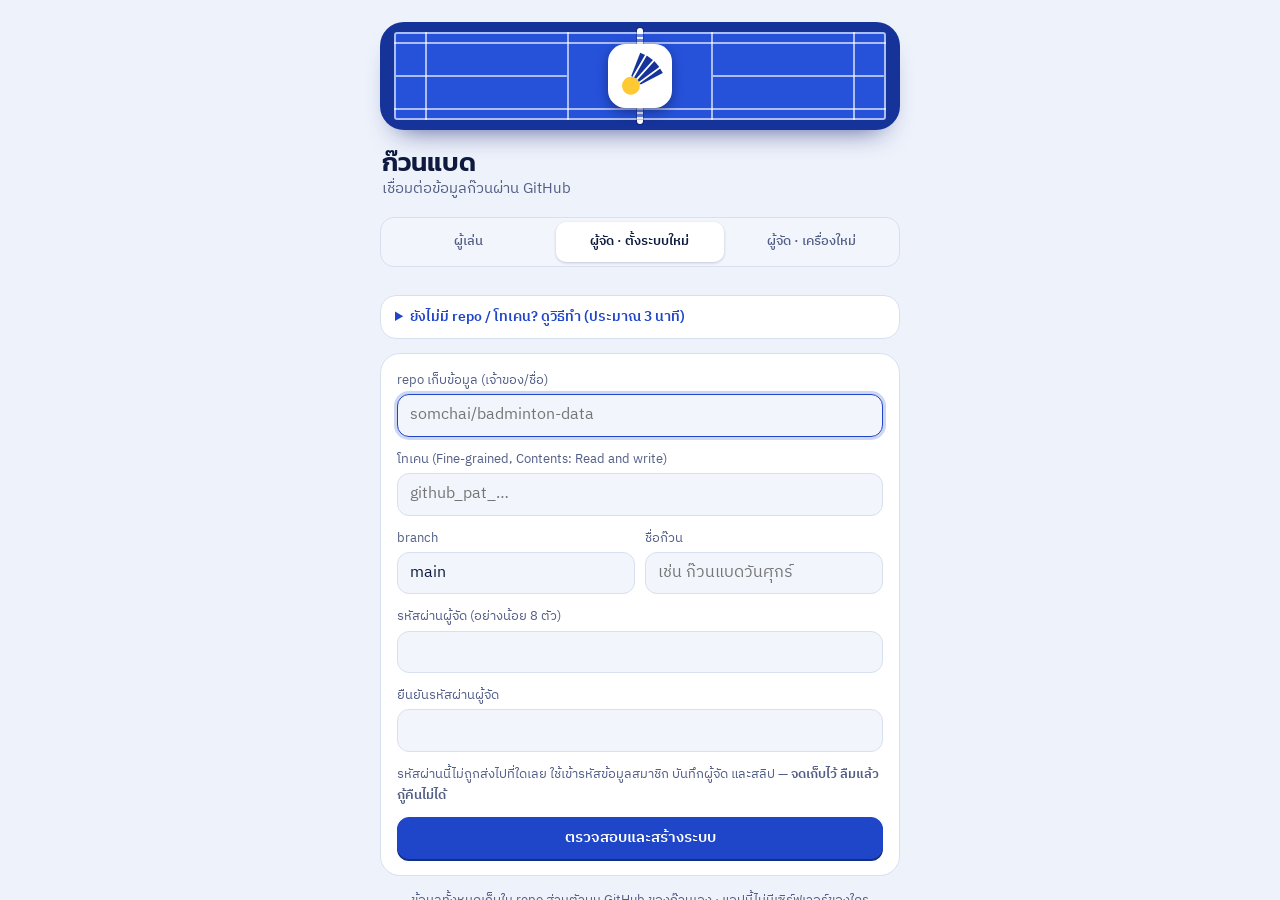
==== commit bc9f4fdc: "Add files via upload" ====
--- a/index.html
+++ b/index.html
@@ -1,11 +1,11 @@
 <!doctype html>
-<html lang="th"><head><meta charset="utf-8"><meta name="viewport" content="width=device-width,initial-scale=1,viewport-fit=cover">
+<html lang="th"><head><meta charset="utf-8"><meta name="viewport" content="width=device-width,initial-scale=1,maximum-scale=1,viewport-fit=cover">
 <meta http-equiv="Content-Security-Policy" content="default-src 'self'; script-src 'self'; style-src 'self' 'unsafe-inline'; img-src 'self' data: blob:; font-src 'self'; connect-src 'self' https://api.github.com; manifest-src 'self'; worker-src 'self'; base-uri 'none'; form-action 'none'; object-src 'none'">
 <title>ก๊วนแบด · ผู้จัดก๊วน</title>
 <link rel="stylesheet" href="fonts.css">
 <link rel="stylesheet" href="style.css">
 <link rel="manifest" href="manifest-org.json">
-<meta name="theme-color" content="#0F7A55">
+<meta name="theme-color" content="#16329A" media="(prefers-color-scheme: light)"><meta name="theme-color" content="#0F1D5C" media="(prefers-color-scheme: dark)">
 <meta name="mobile-web-app-capable" content="yes"><meta name="apple-mobile-web-app-capable" content="yes">
 <meta name="apple-mobile-web-app-title" content="ผู้จัดก๊วน"><link rel="apple-touch-icon" href="apple-touch-icon.png"><link rel="icon" href="icon-192.png">
 </head><body data-page="index">
@@ -14,7 +14,7 @@
   <div class="top-in">
     <div class="brand">
       <div class="logo">
-        <svg width="34" height="34" viewBox="0 0 34 34" aria-hidden="true"><rect x="1" y="1" width="32" height="32" rx="9" fill="var(--accent)"/><path d="M17 23 L10 9 M17 23 L14 8 M17 23 L20 8 M17 23 L24 9" stroke="var(--accent-ink)" stroke-width="1.6" stroke-linecap="round"/><path d="M10 9 Q17 5 24 9" stroke="var(--accent-ink)" stroke-width="1.6" fill="none"/><circle cx="17" cy="25" r="3.2" fill="var(--accent-ink)"/></svg>
+        <svg class="lg" width="34" height="34" viewBox="0 0 40 40" aria-hidden="true"><rect class="lg-bg" width="40" height="40" rx="11"/><g transform="translate(-1.5 1.5) rotate(42 20 20)"><path class="lg-sk" d="M16 21.5 10.5 7Q20 3 29.5 7L24 21.5Z"/><path class="lg-rib" d="M17.4 21 14.2 5.8M20 21V4.6M22.6 21 25.8 5.8" stroke-width="1.1" stroke-linecap="round"/><circle class="lg-hd" cx="20" cy="26.2" r="5.6"/></g></svg>
         <div><h1 id="gName">Badminton Group Organizer</h1><small id="connNote">กำลังเชื่อมต่อ…</small></div>
       </div>
       <span class="sp"></span>
@@ -34,7 +34,7 @@
 <header class="ptop">
   <div class="ptop-in">
     <div class="logo">
-      <svg width="30" height="30" viewBox="0 0 34 34" aria-hidden="true"><rect x="1" y="1" width="32" height="32" rx="9" fill="var(--accent)"/><path d="M17 23 L10 9 M17 23 L14 8 M17 23 L20 8 M17 23 L24 9" stroke="var(--accent-ink)" stroke-width="1.6" stroke-linecap="round"/><path d="M10 9 Q17 5 24 9" stroke="var(--accent-ink)" stroke-width="1.6" fill="none"/><circle cx="17" cy="25" r="3.2" fill="var(--accent-ink)"/></svg>
+      <svg class="lg" width="30" height="30" viewBox="0 0 40 40" aria-hidden="true"><rect class="lg-bg" width="40" height="40" rx="11"/><g transform="translate(-1.5 1.5) rotate(42 20 20)"><path class="lg-sk" d="M16 21.5 10.5 7Q20 3 29.5 7L24 21.5Z"/><path class="lg-rib" d="M17.4 21 14.2 5.8M20 21V4.6M22.6 21 25.8 5.8" stroke-width="1.1" stroke-linecap="round"/><circle class="lg-hd" cx="20" cy="26.2" r="5.6"/></g></svg>
       <div><h1 id="pgName">Badminton Group Organizer</h1><small><span class="role">แอปผู้เล่น</span> <span id="pConn"></span></small></div>
     </div>
     <button class="pme" id="pMe" type="button" aria-label="โปรไฟล์ของฉัน"></button>
--- a/style.css
+++ b/style.css
@@ -1,150 +1,23 @@
-/* Badminton Group Organizer — "court night" theme.
-   Signature: every court card is drawn as a real top-down badminton court (white lines, net in the middle, team A | team B).
-   Colours come from the sport: PU court green, white court lines, yellow nylon training shuttle, scoreboard team colours.
-   Everything outside the court cards and the header band stays quiet. */
+/* Badminton Group Organizer — "hall lights" theme.
+   Signature: every court card is a real court seen from above — two-tone floor, white lines, net on the centre line,
+   players as white name-tags. Blue is the hall, yellow is the shuttle (and the action colour on dark blue), coral is team B / alerts.
+   Everything outside the court cards and the header band stays quiet.
+   Phones: every form control is 16px — iOS Safari zooms the page on focus below that. */
 :root{
-  --hall:#EDF1EC; --surface:#FFFFFF; --surface-2:#F3F6F2; --line:#D5DED7; --ink:#0F1E2B; --muted:#5A6B66;
-  --court:#17614A; --court-2:#1D7457; --court-deep:#0F4535; --cline:rgba(255,255,255,.88);
-  --shuttle:#FFD43B; --shuttle-ink:#1A1A0A; --shuttle-soft:#FFF4C2;
-  --accent:#17614A; --accent-ink:#FFFFFF; --accent-soft:#DDEFE6;
-  --ready:#1E8A4C; --rest:#B26B00; --play:#2C6BED; --off:#7E8C88; --warn:#C2410C; --bad:#C62D3F;
-  --a-team:#2C6BED; --b-team:#E5533D;
+  --hall:#EEF2FB; --surface:#FFFFFF; --surface-2:#F2F5FC; --line:#D8DFEF; --ink:#0E1B3F; --muted:#525E86;
+  --court:#1F46C8; --court-2:#3560E6; --court-deep:#112577; --hdr:#16329A;
+  --c-out:#16339A; --c-in:#2652DA; --cline:rgba(255,255,255,.62);
+  --shuttle:#FFC933; --shuttle-ink:#2B2100; --shuttle-soft:#FFF1C2;
+  --accent:#1F46C8; --accent-ink:#FFFFFF; --accent-soft:#E3EAFC;
+  --btn:#1F46C8; --btn-hi:#2D58E0; --btn-ink:#FFFFFF; --btn-edge:#13307F; --focus:#1F46C8;
+  --ready:#127336; --rest:#9A5800; --play:#2456D6; --off:#5B6684; --warn:#C2410C; --bad:#C62D3F;
+  --a-team:#2A62F0; --b-team:#D23A26;
   --bg:var(--hall);
   --font-display:"Kanit","IBM Plex Sans Thai",system-ui,sans-serif;
   --font-body:"IBM Plex Sans Thai",system-ui,-apple-system,"Segoe UI",sans-serif;
-  --r:16px;
-  --lines:linear-gradient(90deg,transparent calc(50% - 1px),rgba(255,255,255,.07) calc(50% - 1px),rgba(255,255,255,.07) calc(50% + 1px),transparent calc(50% + 1px)),
-          linear-gradient(0deg,transparent calc(50% - 1px),rgba(255,255,255,.05) calc(50% - 1px),rgba(255,255,255,.05) calc(50% + 1px),transparent calc(50% + 1px));
-}
-@media (prefers-color-scheme:dark){:root:not([data-theme="light"]){
-  --hall:#0B1612; --surface:#12201B; --surface-2:#182A23; --line:#253A31; --ink:#E6EFEA; --muted:#93A79E;
-  --court:#1A5C46; --court-2:#1F6B52; --court-deep:#0C2E24;
-  --accent:#5CCB97; --accent-ink:#06130E; --accent-soft:#173A2D;
-  --ready:#5BD08C; --rest:#F0B44C; --play:#7BA7FF; --off:#7D8C85; --warn:#F28B4F; --bad:#FF7A8A;
-  --a-team:#7BA7FF; --b-team:#FF8A6E; --shuttle-soft:#3A3412; color-scheme:dark}}
-:root[data-theme="dark"]{
-  --hall:#0B1612; --surface:#12201B; --surface-2:#182A23; --line:#253A31; --ink:#E6EFEA; --muted:#93A79E;
-  --court:#1A5C46; --court-2:#1F6B52; --court-deep:#0C2E24;
-  --accent:#5CCB97; --accent-ink:#06130E; --accent-soft:#173A2D;
-  --ready:#5BD08C; --rest:#F0B44C; --play:#7BA7FF; --off:#7D8C85; --warn:#F28B4F; --bad:#FF7A8A;
-  --a-team:#7BA7FF; --b-team:#FF8A6E; --shuttle-soft:#3A3412; color-scheme:dark}
-*{box-sizing:border-box}
-[hidden]{display:none!important}
-html,body{margin:0;background:var(--bg);color:var(--ink)}
-body{font-family:var(--font-body);font-size:15px;line-height:1.55;-webkit-font-smoothing:antialiased}
-h1,h2,h3{margin:0;font-family:var(--font-display);font-weight:600;line-height:1.25;text-wrap:balance}
-h2{font-size:1.15rem}h3{font-size:1rem}
-.num{font-variant-numeric:tabular-nums}
-.muted{color:var(--muted)}.small{font-size:.84rem}
-
-/* controls */
-button{font:inherit;cursor:pointer;border-radius:10px;border:1.5px solid var(--line);background:var(--surface);color:var(--ink);padding:7px 14px;font-weight:500;transition:background-color .15s,border-color .15s,transform .08s}
-button:hover{border-color:var(--court)}
-button:active{transform:translateY(1px)}
-button.primary{background:var(--shuttle);color:var(--shuttle-ink);border-color:var(--shuttle);font-weight:600;box-shadow:0 2px 0 #D9AE12}
-button.primary:hover{background:#FFDD5C;border-color:#FFDD5C}
-button.ghost{background:transparent;border-color:transparent;color:var(--muted)}
-button.ghost:hover{color:var(--ink);border-color:var(--line)}
-button.danger{color:var(--bad);border-color:color-mix(in srgb,var(--bad) 45%,var(--line));background:transparent}
-button.sm{padding:4px 10px;font-size:.84rem;border-radius:8px}
-button:disabled{opacity:.45;cursor:not-allowed;transform:none}
-:focus-visible{outline:3px solid var(--shuttle);outline-offset:2px}
-input,select,textarea{font:inherit;color:var(--ink);background:var(--surface-2);border:1.5px solid var(--line);border-radius:10px;padding:9px 11px;width:100%;min-width:0}
-input:focus,select:focus,textarea:focus{border-color:var(--court);outline:none;box-shadow:0 0 0 3px color-mix(in srgb,var(--court) 18%,transparent)}
-textarea{min-height:80px;resize:vertical}
-label.f{display:grid;gap:4px;font-size:.82rem;color:var(--muted);min-width:0}
-input.bad{border-color:var(--bad)}
-.ferr{font-size:.76rem;color:var(--bad)}.ferr:empty{display:none}
-
-/* ---------- header band: the court floor ---------- */
-.top,.ptop{position:sticky;top:env(safe-area-inset-top,0px);z-index:20;color:#fff;
-  background:radial-gradient(120% 160% at 90% -40%,var(--court-2),transparent 60%),var(--court-deep);
-  box-shadow:0 1px 0 rgba(0,0,0,.25),0 8px 24px -16px rgba(0,0,0,.5)}
-.top-in{max-width:1200px;margin:0 auto;padding-inline:16px;padding-block:12px 0;display:grid;gap:10px}
-.brand{display:flex;flex-wrap:wrap;align-items:center;gap:8px 14px}
-.logo{display:flex;align-items:center;gap:11px;min-width:0}
-.logo svg{flex:none}
-.logo svg rect{fill:var(--shuttle)}
-.logo svg path,.logo svg circle{stroke:var(--court-deep)}
-.logo svg circle{fill:var(--court-deep)}
-.logo h1{font-size:1.3rem;font-weight:700;letter-spacing:.005em;color:#fff}
-.logo small{display:block;font-family:var(--font-body);font-size:.76rem;color:rgba(255,255,255,.72);font-weight:400}
-.brand .sp{flex:1}
-.top .clock,.ptop .clock{font-family:var(--font-display);font-weight:600;font-style:italic;font-size:1.05rem;color:var(--shuttle);letter-spacing:.02em}
-.role{font-size:.74rem;font-weight:600;border-radius:999px;padding:3px 11px}
-.top .role,.ptop .role{background:rgba(255,255,255,.12);color:#fff;border:1px solid rgba(255,255,255,.22)}
-.top button,.ptop button{background:rgba(255,255,255,.1);color:#fff;border-color:rgba(255,255,255,.28)}
-.top button:hover,.ptop button:hover{background:rgba(255,255,255,.2);border-color:rgba(255,255,255,.5)}
-.top select,.ptop select{background:rgba(0,0,0,.22);color:#fff;border-color:rgba(255,255,255,.25)}
-.top select option,.ptop select option{color:#0F1E2B;background:#fff}
-.sesspick{display:flex;align-items:center;gap:6px;min-width:0}
-.sesspick select{width:auto;max-width:62vw;padding:6px 28px 6px 10px;text-overflow:ellipsis;white-space:nowrap;overflow:hidden}
-.tabs{display:flex;gap:4px;overflow-x:auto;scrollbar-width:none;margin-inline:-4px}
-.tabs::-webkit-scrollbar{display:none}
-.tabs button{border:0;border-radius:10px 10px 0 0;background:transparent;padding:10px 13px 12px;color:rgba(255,255,255,.7);white-space:nowrap;font-weight:600;position:relative}
-.tabs button:hover{background:rgba(255,255,255,.08);color:#fff}
-.tabs button[aria-selected="true"]{color:#fff;background:transparent}
-.tabs button[aria-selected="true"]::after{content:"";position:absolute;left:12px;right:12px;bottom:0;height:4px;border-radius:4px 4px 0 0;background:var(--shuttle)}
-.tabs .badge{display:inline-grid;place-items:center;min-width:19px;height:19px;border-radius:10px;background:var(--b-team);color:#fff;font-size:.7rem;margin-left:5px;padding:0 5px}
-
-main{max-width:1200px;margin:0 auto;padding-inline:16px;padding-block:18px 64px;display:grid;gap:16px}
-main>*{min-width:0}
-.panel{background:var(--surface);border:1px solid var(--line);border-radius:var(--r);padding:18px;min-width:0}
-.ph{display:flex;flex-wrap:wrap;align-items:center;gap:8px 12px;margin-bottom:14px}
-.ph .sp{flex:1}
-.notice{border-radius:12px;padding:11px 14px;background:var(--surface-2);border:1px solid var(--line);font-size:.9rem}
-.notice.warn{border-color:color-mix(in srgb,var(--warn) 55%,transparent);background:color-mix(in srgb,var(--warn) 7%,var(--surface));color:var(--warn)}
-.empty{padding:28px 12px;text-align:center;color:var(--muted)}
-.empty h2{color:var(--ink);margin-bottom:6px}
-.grid2{display:grid;grid-template-columns:repeat(2,minmax(0,1fr));gap:16px}
-@media (max-width:860px){.grid2{grid-template-columns:1fr}}
-
-/* KPIs read like a scoreboard strip */
-.kpis{display:grid;grid-template-columns:repeat(auto-fit,minmax(150px,1fr));gap:10px}
-.kpi{background:var(--surface);border:1px solid var(--line);border-radius:14px;padding:11px 15px;display:grid;gap:1px;min-width:0;border-top:4px solid var(--court)}
-.kpi .k{font-size:.78rem;color:var(--muted)}
-.kpi .v{font-family:var(--font-display);font-weight:600;font-size:1.75rem;font-variant-numeric:tabular-nums;line-height:1.15}
-.kpi .s{font-size:.76rem;color:var(--muted)}
-.kpi.alert{border-top-color:var(--warn)}.kpi.alert .v{color:var(--warn)}
-
-/* status chips */
-.chip{display:inline-flex;align-items:center;gap:5px;font-size:.74rem;font-weight:600;padding:2px 9px;border-radius:999px;white-space:nowrap;background:color-mix(in srgb,var(--c) 14%,transparent);color:var(--c)}
-.chip::before{content:"";width:6px;height:6px;border-radius:50%;background:var(--c)}
-.s-ready{--c:var(--ready)}.s-rest{--c:var(--rest)}.s-play{--c:var(--play)}.s-off{--c:var(--off)}.s-queued{--c:var(--accent)}.s-warn{--c:var(--warn)}.s-bad{--c:var(--bad)}
-.skill{display:inline-grid;place-items:center;flex:none;min-width:24px;height:21px;padding:0 4px;border-radius:6px;font-family:var(--font-display);font-size:.7rem;font-weight:700;letter-spacing:-.01em;color:#fff;background:var(--lv);border:1px solid var(--lv)}
-/* level colour runs from fresh green (BG) through blue (P) to deep red (A) */
-.skill.L1{--lv:#5FB98A}.skill.L2{--lv:#3E9E6E}.skill.L3{--lv:#2F8B83}
-.skill.L4{--lv:#3A7BD5}.skill.L5{--lv:#2C5FC4}.skill.L6{--lv:#5146B8}
-.skill.L7{--lv:#B4447A}.skill.L8{--lv:#C62D3F}.skill.L9{--lv:#8E1B2B}
-.skpick{border:0;padding:0;margin:0;display:grid;gap:6px}
-.skpick legend{font-size:.82rem;color:var(--muted);margin-bottom:6px;padding:0}
-.skopt{display:grid;grid-template-columns:auto auto 1fr;gap:10px;align-items:start;padding:9px 11px;border:1.5px solid var(--line);border-radius:12px;cursor:pointer;background:var(--surface)}
-.skopt input{width:auto;margin:3px 0 0}
-.skopt .skill{margin-top:1px}
-.skopt .sko-t{display:grid;gap:1px;min-width:0}
-.skopt .sko-t b{font-size:.9rem}
-.skopt .sko-t span{font-size:.8rem;color:var(--muted);line-height:1.45}
-.skopt:has(input:checked){border-color:var(--court);background:var(--accent-soft)}
-.lvguide{display:grid;gap:8px}
-.lvguide .lv{display:grid;grid-template-columns:auto 1fr;gap:12px;align-items:start;padding:8px 0;border-bottom:1px solid var(--line)}
-.lvguide .lv:last-child{border-bottom:0}
-.lvguide .lv b{display:block}
-.lvguide .lv div>span{font-size:.86rem;color:var(--muted)}
-
-/* ---------- court cards: a real court seen from above ---------- */
-.courts{display:grid;grid-template-columns:repeat(auto-fill,minmax(300px,1fr));gap:14px}
-.court{border-radius:18px;overflow:hidden;display:grid;grid-template-rows:auto 1fr auto;color:#fff;
-  background:var(--court);box-shadow:0 10px 24px -14px rgba(10,50,36,.6),inset 0 0 0 1px rgba(0,0,0,.15)}
-.court-h{display:flex;align-items:center;gap:8px;padding:10px 14px;background:rgba(0,0,0,.2)}
-.court-h b{font-family:var(--font-display);font-weight:700;font-style:italic;font-size:1.15rem;letter-spacing:.01em}
-.court-h .sp{flex:1}
-.court-h .chip{background:rgba(255,255,255,.14);color:#fff}
-.court-h .chip::before{background:var(--shuttle)}
-.timer{font-family:var(--font-display);font-weight:700;font-style:italic;font-variant-numeric:tabular-nums;font-size:1.1rem;color:var(--shuttle);background:#0B1A14;border-radius:8px;padding:1px 10px;box-shadow:inset 0 0 0 1px rgba(255,212,59,.25)}
-.court-b{position:relative;padding:22px 20px;display:grid;gap:8px;align-content:center;min-height:150px;isolation:isolate}
-/* court lines: outer boundary, doubles long-service lines, short-service lines, singles sidelines, centre lines */
-.court-b::before{content:"";position:absolute;inset:10px 12px;border:2px solid var(--cline);z-index:-1;
-  background:
+  --r:18px;
+  /* court markings: outer boundary is drawn by the element's border; these are the inner lines */
+  --court-lines:
     linear-gradient(90deg,transparent 6%,var(--cline) 6%,var(--cline) calc(6% + 2px),transparent calc(6% + 2px)),
     linear-gradient(90deg,transparent calc(94% - 2px),var(--cline) calc(94% - 2px),var(--cline) 94%,transparent 94%),
     linear-gradient(90deg,transparent 35%,var(--cline) 35%,var(--cline) calc(35% + 2px),transparent calc(35% + 2px)),
@@ -153,31 +26,185 @@
     linear-gradient(0deg,transparent calc(91% - 2px),var(--cline) calc(91% - 2px),var(--cline) 91%,transparent 91%),
     linear-gradient(0deg,transparent calc(50% - 1px),var(--cline) calc(50% - 1px),var(--cline) calc(50% + 1px),transparent calc(50% + 1px)) 0 0/35% 100% no-repeat,
     linear-gradient(0deg,transparent calc(50% - 1px),var(--cline) calc(50% - 1px),var(--cline) calc(50% + 1px),transparent calc(50% + 1px)) 100% 0/35% 100% no-repeat;
-  opacity:.55}
-.court-b::after{content:"";position:absolute;top:4px;bottom:4px;left:calc(50% - 3px);width:6px;z-index:-1;border-radius:2px;
-  background:repeating-linear-gradient(0deg,rgba(255,255,255,.95) 0 2px,rgba(255,255,255,.35) 2px 5px);box-shadow:0 0 0 1px rgba(0,0,0,.15)}
+}
+@media (prefers-color-scheme:dark){:root:not([data-theme="light"]){
+  --hall:#080F24; --surface:#111B3A; --surface-2:#18244B; --line:#273462; --ink:#E9EEFF; --muted:#9BA8D4;
+  --court:#4A6DE0; --court-2:#5B7CF0; --court-deep:#0A1546; --hdr:#0F1D5C;
+  --c-out:#14246F; --c-in:#2147BC; --cline:rgba(255,255,255,.55);
+  --shuttle-soft:#3A3412;
+  --accent:#8FB0FF; --accent-ink:#06102F; --accent-soft:#1B2A5C;
+  --btn:#7C9BFF; --btn-hi:#97B0FF; --btn-ink:#06102F; --btn-edge:#5573D8; --focus:#FFC933;
+  --ready:#5BD08C; --rest:#F0B44C; --play:#8FB0FF; --off:#8995B5; --warn:#F28B4F; --bad:#FF7A8A;
+  --a-team:#7BA7FF; --b-team:#FF8A6E; color-scheme:dark}}
+:root[data-theme="dark"]{
+  --hall:#080F24; --surface:#111B3A; --surface-2:#18244B; --line:#273462; --ink:#E9EEFF; --muted:#9BA8D4;
+  --court:#4A6DE0; --court-2:#5B7CF0; --court-deep:#0A1546; --hdr:#0F1D5C;
+  --c-out:#14246F; --c-in:#2147BC; --cline:rgba(255,255,255,.55);
+  --shuttle-soft:#3A3412;
+  --accent:#8FB0FF; --accent-ink:#06102F; --accent-soft:#1B2A5C;
+  --btn:#7C9BFF; --btn-hi:#97B0FF; --btn-ink:#06102F; --btn-edge:#5573D8; --focus:#FFC933;
+  --ready:#5BD08C; --rest:#F0B44C; --play:#8FB0FF; --off:#8995B5; --warn:#F28B4F; --bad:#FF7A8A;
+  --a-team:#7BA7FF; --b-team:#FF8A6E; color-scheme:dark}
+*{box-sizing:border-box;touch-action:manipulation}
+html{-webkit-text-size-adjust:100%;text-size-adjust:100%}
+[hidden]{display:none!important}
+html,body{margin:0;background:var(--bg);color:var(--ink)}
+body{font-family:var(--font-body);font-size:15px;line-height:1.55;-webkit-font-smoothing:antialiased}
+h1,h2,h3{margin:0;font-family:var(--font-display);font-weight:600;line-height:1.25;text-wrap:balance}
+h2{font-size:1.15rem}h3{font-size:1rem}
+.num{font-variant-numeric:tabular-nums}
+.muted{color:var(--muted)}.small{font-size:.84rem}
+
+/* controls */
+button{font:inherit;cursor:pointer;border-radius:12px;border:1.5px solid var(--line);background:var(--surface);color:var(--ink);padding:8px 15px;min-height:40px;font-weight:500;transition:background-color .15s,border-color .15s,transform .08s}
+button:hover{border-color:var(--accent)}
+button:active{transform:translateY(1px)}
+button.primary{background:var(--btn);color:var(--btn-ink);border-color:var(--btn);font-weight:600;box-shadow:0 2px 0 var(--btn-edge)}
+button.primary:hover{background:var(--btn-hi);border-color:var(--btn-hi)}
+button.primary:active{box-shadow:0 0 0 var(--btn-edge)}
+button.ghost{background:transparent;border-color:transparent;color:var(--muted)}
+button.ghost:hover{color:var(--ink);border-color:var(--line)}
+button.danger{color:var(--bad);border-color:color-mix(in srgb,var(--bad) 45%,var(--line));background:transparent}
+button.sm{padding:4px 11px;min-height:34px;font-size:.84rem;border-radius:10px}
+button:disabled{opacity:.45;cursor:not-allowed;transform:none}
+:focus-visible{outline:3px solid var(--focus);outline-offset:2px}
+.top :focus-visible,.ptop :focus-visible,.court :focus-visible,.me :focus-visible,.toast :focus-visible{outline-color:var(--shuttle)}
+/* 16px on purpose: iOS Safari zooms into any field smaller than this and can leave the page zoomed */
+input,select,textarea{font-family:inherit;font-size:16px;line-height:1.4;color:var(--ink);background:var(--surface-2);border:1.5px solid var(--line);border-radius:12px;padding:9px 12px;width:100%;min-width:0}
+input:focus,select:focus,textarea:focus{border-color:var(--accent);outline:none;box-shadow:0 0 0 3px color-mix(in srgb,var(--accent) 22%,transparent)}
+textarea{min-height:84px;resize:vertical}
+label.f{display:grid;gap:4px;font-size:.82rem;color:var(--muted);min-width:0}
+input.bad{border-color:var(--bad)}
+.ferr{font-size:.76rem;color:var(--bad)}.ferr:empty{display:none}
+
+/* ---------- header band: the hall ---------- */
+.top,.ptop{position:sticky;top:env(safe-area-inset-top,0px);z-index:20;color:#fff;background:var(--hdr);
+  box-shadow:0 1px 0 rgba(0,0,0,.25),0 10px 24px -18px rgba(8,16,60,.7)}
+.top-in{max-width:1200px;margin:0 auto;padding-inline:16px;padding-block:12px 0;display:grid;gap:10px}
+.brand{display:flex;flex-wrap:wrap;align-items:center;gap:8px 14px}
+.logo{display:flex;align-items:center;gap:11px;min-width:0}
+.logo svg{flex:none}
+/* logo mark: shuttle on a rounded tile. Default = blue tile (light surfaces); inside the header it flips to a white tile */
+.lg-bg{fill:var(--court)}.lg-sk{fill:#fff}.lg-rib{stroke:var(--court);fill:none}.lg-hd{fill:var(--shuttle)}
+.logo .lg-bg{fill:#fff}.logo .lg-sk{fill:var(--hdr)}.logo .lg-rib{stroke:#fff}
+.logo h1{font-size:1.3rem;font-weight:700;letter-spacing:.005em;color:#fff}
+.logo small{display:block;font-family:var(--font-body);font-size:.76rem;color:rgba(255,255,255,.78);font-weight:400}
+.brand .sp{flex:1}
+.top .clock,.ptop .clock{font-family:var(--font-display);font-weight:600;font-style:italic;font-size:1.05rem;color:var(--shuttle);letter-spacing:.02em}
+.role{font-size:.74rem;font-weight:600;border-radius:999px;padding:3px 11px}
+.top .role,.ptop .role{background:rgba(255,255,255,.14);color:#fff;border:1px solid rgba(255,255,255,.24)}
+.top button,.ptop button{background:rgba(255,255,255,.1);color:#fff;border-color:rgba(255,255,255,.28)}
+.top button:hover,.ptop button:hover{background:rgba(255,255,255,.2);border-color:rgba(255,255,255,.5)}
+.top select,.ptop select{background-color:rgba(6,12,48,.34);color:#fff;border-color:rgba(255,255,255,.28)}
+.top select option,.ptop select option{color:#0E1B3F;background:#fff}
+.sesspick{display:flex;align-items:center;gap:6px;min-width:0}
+.sesspick select{width:auto;max-width:62vw;padding:6px 28px 6px 12px;text-overflow:ellipsis;white-space:nowrap;overflow:hidden}
+.tabs{display:flex;gap:6px;overflow-x:auto;scrollbar-width:none;margin-inline:-4px;padding:2px 4px 12px}
+.tabs::-webkit-scrollbar{display:none}
+.tabs button{border:0;border-radius:999px;background:transparent;padding:7px 14px;min-height:38px;color:rgba(255,255,255,.8);white-space:nowrap;font-weight:600}
+.tabs button:hover{background:rgba(255,255,255,.14);color:#fff}
+.tabs button[aria-selected="true"]{background:#fff;color:var(--court-deep)}
+.tabs button:focus-visible{outline-offset:-3px}
+.tabs .badge{display:inline-grid;place-items:center;min-width:19px;height:19px;border-radius:10px;background:var(--b-team);color:#fff;font-size:.7rem;margin-left:5px;padding:0 5px}
+
+main{max-width:1200px;margin:0 auto;padding-inline:16px;padding-block:18px 64px;display:grid;gap:16px}
+main>*{min-width:0}
+.panel{background:var(--surface);border:1px solid var(--line);border-radius:var(--r);padding:18px;min-width:0}
+.ph{display:flex;flex-wrap:wrap;align-items:center;gap:8px 12px;margin-bottom:14px}
+.ph .sp{flex:1}
+.notice{border-radius:14px;padding:11px 14px;background:var(--surface-2);border:1px solid var(--line);font-size:.9rem}
+.notice.warn{border-color:color-mix(in srgb,var(--warn) 55%,transparent);background:color-mix(in srgb,var(--warn) 7%,var(--surface));color:var(--warn)}
+.empty{padding:28px 12px;text-align:center;color:var(--muted)}
+.empty h2{color:var(--ink);margin-bottom:6px}
+.grid2{display:grid;grid-template-columns:repeat(2,minmax(0,1fr));gap:16px}
+@media (max-width:860px){.grid2{grid-template-columns:1fr}}
+
+/* the booked time is (almost) over: one tap to close the round */
+.endbar{display:flex;flex-wrap:wrap;align-items:center;justify-content:space-between;gap:10px;padding:12px 14px;border-radius:16px;background:var(--shuttle-soft);border:1.5px solid var(--shuttle);color:var(--ink)}
+.endbar b{font-family:var(--font-display);font-weight:600}
+.endbar.closed{background:var(--surface);border-color:var(--line);border-style:dashed}
+.endbar.over{background:var(--shuttle);border-color:var(--shuttle);color:var(--shuttle-ink)}
+.endbar.over button.primary{background:var(--court-deep);border-color:var(--court-deep);color:#fff;box-shadow:none}
+:root[data-theme="dark"] .endbar.over button.primary{background:#0A1546;border-color:#0A1546;color:#fff}
+
+/* KPIs read like a scoreboard strip */
+.kpis{display:grid;grid-template-columns:repeat(auto-fit,minmax(150px,1fr));gap:10px}
+.kpi{background:var(--surface);border:1px solid var(--line);border-radius:16px;padding:12px 15px;display:grid;gap:1px;min-width:0}
+.kpi .k{font-size:.78rem;color:var(--muted)}
+.kpi .v{font-family:var(--font-display);font-weight:700;font-style:italic;font-size:1.75rem;font-variant-numeric:tabular-nums;line-height:1.15;color:var(--accent)}
+.kpi .s{font-size:.76rem;color:var(--muted)}
+.kpi.alert{border-color:color-mix(in srgb,var(--warn) 45%,var(--line))}.kpi.alert .v{color:var(--warn)}
+
+/* status chips */
+.chip{display:inline-flex;align-items:center;gap:5px;font-size:.74rem;font-weight:600;padding:2px 9px;border-radius:999px;white-space:nowrap;background:color-mix(in srgb,var(--c) 14%,transparent);color:var(--c)}
+.chip::before{content:"";width:6px;height:6px;border-radius:50%;background:var(--c)}
+.s-ready{--c:var(--ready)}.s-rest{--c:var(--rest)}.s-play{--c:var(--play)}.s-off{--c:var(--off)}.s-queued{--c:var(--accent)}.s-warn{--c:var(--warn)}.s-bad{--c:var(--bad)}
+.skill{display:inline-grid;place-items:center;flex:none;min-width:24px;height:21px;padding:0 4px;border-radius:6px;font-family:var(--font-display);font-size:.7rem;font-weight:700;letter-spacing:-.01em;color:#fff;background:var(--lv);border:1px solid var(--lv)}
+/* level colour runs from fresh green (BG) through teal and violet to deep red (A) */
+.skill.L1{--lv:#2A8559}.skill.L2{--lv:#167560}.skill.L3{--lv:#12768A}
+.skill.L4{--lv:#2B72C2}.skill.L5{--lv:#5B52D6}.skill.L6{--lv:#7A3FC4}
+.skill.L7{--lv:#B4447A}.skill.L8{--lv:#C62D3F}.skill.L9{--lv:#8E1B2B}
+.skpick{border:0;padding:0;margin:0;display:grid;gap:6px}
+.skpick legend{font-size:.82rem;color:var(--muted);margin-bottom:6px;padding:0}
+.skopt{display:grid;grid-template-columns:auto auto 1fr;gap:10px;align-items:start;padding:9px 11px;border:1.5px solid var(--line);border-radius:14px;cursor:pointer;background:var(--surface)}
+.skopt input{width:auto;margin:3px 0 0}
+.skopt .skill{margin-top:1px}
+.skopt .sko-t{display:grid;gap:1px;min-width:0}
+.skopt .sko-t b{font-size:.9rem}
+.skopt .sko-t span{font-size:.8rem;color:var(--muted);line-height:1.45}
+.skopt:has(input:checked){border-color:var(--accent);background:var(--accent-soft)}
+.lvguide{display:grid;gap:8px}
+.lvguide .lv{display:grid;grid-template-columns:auto 1fr;gap:12px;align-items:start;padding:8px 0;border-bottom:1px solid var(--line)}
+.lvguide .lv:last-child{border-bottom:0}
+.lvguide .lv b{display:block}
+.lvguide .lv div>span{font-size:.86rem;color:var(--muted)}
+
+/* ---------- court cards: a real court seen from above ---------- */
+.courts{display:grid;grid-template-columns:repeat(auto-fill,minmax(300px,1fr));gap:14px}
+.court{--ink:#0E1B3F;--muted:#525E86;--ready:#127336;--rest:#9A5800;--play:#2456D6;--off:#5B6684;--warn:#C2410C;--bad:#C62D3F;
+  border-radius:22px;overflow:hidden;display:grid;grid-template-rows:auto 1fr auto;color:#fff;
+  background:var(--c-out);box-shadow:0 14px 26px -16px rgba(12,28,110,.75),inset 0 0 0 1px rgba(0,0,0,.12)}
+.court-h{display:flex;align-items:center;gap:8px;padding:10px 14px;background:rgba(5,10,50,.34)}
+.court-h b{font-family:var(--font-display);font-weight:700;font-style:italic;font-size:1.15rem;letter-spacing:.01em}
+.court-h .sp{flex:1}
+.court-h .chip{background:rgba(255,255,255,.16);color:#fff}
+.court-h .chip::before{background:var(--shuttle)}
+.timer{font-family:var(--font-display);font-weight:700;font-style:italic;font-variant-numeric:tabular-nums;font-size:1.1rem;color:var(--shuttle);background:#070D2B;border-radius:8px;padding:1px 10px;box-shadow:inset 0 0 0 1px rgba(255,201,51,.3)}
+.court-b{position:relative;padding:22px 20px;display:grid;gap:8px;align-content:center;min-height:150px;isolation:isolate}
+/* court lines: outer boundary, doubles long-service lines, short-service lines, singles sidelines, centre lines — on a lighter playing surface */
+.court-b::before,.gate-hero::before{content:"";position:absolute;inset:10px 12px;border:2px solid var(--cline);z-index:-1;border-radius:3px;
+  background:var(--court-lines),var(--c-in)}
+.court-b::after,.gate-hero::after{content:"";position:absolute;top:6px;bottom:6px;left:calc(50% - 3px);width:6px;z-index:-1;border-radius:3px;
+  background:linear-gradient(#fff,#fff) 0 0/100% 4px no-repeat,linear-gradient(#fff,#fff) 0 100%/100% 4px no-repeat,
+    repeating-linear-gradient(0deg,rgba(255,255,255,.95) 0 2px,rgba(255,255,255,.3) 2px 5px);box-shadow:0 0 0 1px rgba(5,10,50,.28)}
 .vs{display:grid;grid-template-columns:1fr 26px 1fr;gap:6px;align-items:center}
 .team{display:grid;gap:6px;padding:6px;border-radius:12px;min-width:0}
 .team.a{--tc:var(--a-team)}.team.b{--tc:var(--b-team)}
-.court .team .pn{background:rgba(6,30,22,.72);border-radius:10px;padding:6px 8px;box-shadow:inset 3px 0 0 var(--tc)}
-.court .team.b .pn{box-shadow:inset -3px 0 0 var(--tc)}
-.team.win .pn{outline:2px solid var(--shuttle)}
+/* players are white name-tags with a team-coloured edge */
+.court .team .pn{background:#fff;color:#0E1B3F;border-radius:11px;padding:6px 8px 6px 12px;box-shadow:inset 5px 0 0 var(--tc),0 2px 0 rgba(5,10,50,.35)}
+.court .team.b .pn{padding:6px 12px 6px 8px;box-shadow:inset -5px 0 0 var(--tc),0 2px 0 rgba(5,10,50,.35)}
+.team.win .pn{outline:3px solid var(--shuttle);outline-offset:1px}
 .pn{display:flex;align-items:center;gap:6px;min-width:0}
 .pn span.nm{overflow:hidden;text-overflow:ellipsis;white-space:nowrap;font-weight:500}
 .vs .x{font-size:0;align-self:stretch}
-.court-f{display:flex;flex-wrap:wrap;gap:6px;padding:10px 14px;background:rgba(0,0,0,.2)}
+.court-f{display:flex;flex-wrap:wrap;gap:6px;padding:10px 14px;background:rgba(5,10,50,.34)}
 .court-f:empty{display:none}
-.court-f button:not(.primary){background:rgba(255,255,255,.1);color:#fff;border-color:rgba(255,255,255,.3)}
-.court-f button.ghost{border-color:transparent;color:rgba(255,255,255,.75)}
-.court.free{background:color-mix(in srgb,var(--court) 70%,#5f6f69)}
-.court.free .court-b{place-items:center;text-align:center;color:rgba(255,255,255,.92);font-weight:500}
-.court.free .court-b>*{background:rgba(6,30,22,.6);border-radius:12px;padding:8px 12px}
-.court.free .court-b::after{opacity:.6}
-.court .mini{background:rgba(6,30,22,.6);border-radius:10px;padding:6px 10px}
-.court .mini span[style]{filter:brightness(1.35)}
-.court .muted,.court .small{color:rgba(255,255,255,.8)}
-
-.qcard{display:grid;grid-template-columns:auto 1fr auto;gap:12px;align-items:center;padding:10px 14px;border:1px solid var(--line);border-radius:12px;background:var(--surface)}
+.court-f button:not(.primary){background:rgba(255,255,255,.12);color:#fff;border-color:rgba(255,255,255,.34)}
+.court-f button:not(.primary):hover{background:rgba(255,255,255,.22)}
+.court-f button.primary{background:var(--shuttle);color:var(--shuttle-ink);border-color:var(--shuttle);box-shadow:0 2px 0 #C79A12}
+.court-f button.primary:hover{background:#FFD761;border-color:#FFD761}
+.court-f button.ghost{border-color:transparent;color:rgba(255,255,255,.8)}
+.court.free{--c-out:#4A5887;--c-in:#5D6C9C}
+.court.free .court-b{place-items:center;text-align:center;color:rgba(255,255,255,.95);font-weight:500}
+.court.free .court-b>*{background:rgba(8,16,64,.62);border-radius:12px;padding:8px 12px}
+.court.free .court-b::after{opacity:.55}
+.court .mini{background:rgba(8,16,64,.64);border-radius:10px;padding:6px 10px}
+.court .mini span[style]{filter:brightness(1.4)}
+.court .muted,.court .small{color:rgba(255,255,255,.85)}
+@media (prefers-color-scheme:dark){:root:not([data-theme="light"]) .court.free{--c-out:#232E57;--c-in:#2E3B6B}}
+:root[data-theme="dark"] .court.free{--c-out:#232E57;--c-in:#2E3B6B}
+
+.qcard{display:grid;grid-template-columns:auto 1fr auto;gap:12px;align-items:center;padding:10px 14px;border:1px solid var(--line);border-radius:14px;background:var(--surface)}
 .qcard .ord{font-family:var(--font-display);font-weight:700;font-style:italic;font-size:1.3rem;color:var(--accent);min-width:2ch}
 .qlist{display:grid;gap:8px}
 .mini{display:flex;flex-wrap:wrap;align-items:center;gap:4px 10px;font-size:.88rem;min-width:0}
@@ -190,49 +217,52 @@
 th{font-size:.78rem;color:var(--muted);font-weight:600;white-space:nowrap}
 td.n,th.n{text-align:right;font-variant-numeric:tabular-nums;white-space:nowrap}
 .tw td:first-child>b{white-space:nowrap}
-tbody tr:hover td{background:color-mix(in srgb,var(--court) 4%,transparent)}
+tbody tr:hover td{background:color-mix(in srgb,var(--accent) 5%,transparent)}
 td .acts{display:flex;flex-wrap:wrap;gap:4px;justify-content:flex-end}
 tr.dim td{opacity:.55}
-.seg{display:inline-flex;border:1.5px solid var(--line);border-radius:10px;overflow:hidden;flex-wrap:wrap;background:var(--surface)}
-.seg button{border:0;border-radius:0;padding:5px 12px;background:transparent;color:var(--muted);font-size:.86rem}
-.seg button[aria-pressed="true"]{background:var(--court);color:#fff}
+.seg{display:inline-flex;border:1.5px solid var(--line);border-radius:12px;overflow:hidden;flex-wrap:wrap;background:var(--surface)}
+.seg button{border:0;border-radius:0;padding:5px 13px;min-height:36px;background:transparent;color:var(--muted);font-size:.86rem}
+.seg button[aria-pressed="true"]{background:var(--btn);color:var(--btn-ink)}
 
 /* my status — a match ticket */
-.me{display:grid;gap:12px;border-radius:20px;padding:18px;color:#fff;position:relative;overflow:hidden;
-  background:radial-gradient(90% 120% at 100% 0%,var(--court-2),transparent 70%),var(--court-deep);box-shadow:0 14px 30px -18px rgba(10,50,36,.8)}
-.me .k{color:rgba(255,255,255,.7)!important}
+.me{display:grid;gap:12px;border-radius:24px;padding:18px;color:#fff;position:relative;overflow:hidden;isolation:isolate;
+  background:var(--c-out);box-shadow:0 16px 30px -18px rgba(12,28,110,.85)}
+.me::before{content:"";position:absolute;inset:10px;border:2px solid var(--cline);border-radius:3px;z-index:-1;background:var(--court-lines),var(--c-in);opacity:.22}
+.me .k{color:rgba(255,255,255,.78)!important}
 .me .big{font-family:var(--font-display);font-weight:700;font-style:italic;font-size:2.4rem;line-height:1;color:var(--shuttle)}
-.me .muted,.me .small{color:rgba(255,255,255,.78)}
-.me .chip{background:rgba(255,255,255,.14);color:#fff}
-.me .mini{background:rgba(0,0,0,.25);border-radius:10px;padding:6px 10px}
-.me .mini span[style]{filter:brightness(1.35)}
-.me button:not(.primary){background:rgba(255,255,255,.1);color:#fff;border-color:rgba(255,255,255,.3)}
+.me .muted,.me .small{color:rgba(255,255,255,.85)}
+.me .chip{background:rgba(255,255,255,.16);color:#fff}
+.me .mini{background:rgba(8,16,64,.5);border-radius:10px;padding:6px 10px}
+.me .mini span[style]{filter:brightness(1.4)}
+.me button:not(.primary){background:rgba(255,255,255,.12);color:#fff;border-color:rgba(255,255,255,.34)}
+.me button.primary{background:var(--shuttle);color:var(--shuttle-ink);border-color:var(--shuttle);box-shadow:0 2px 0 #C79A12}
 .me-row{display:flex;flex-wrap:wrap;gap:12px 26px;align-items:flex-end}
 .me-stat{display:grid;gap:3px}.me-stat .k{font-size:.76rem;color:var(--muted)}
 
 /* board */
-.post{border:1px solid var(--line);border-radius:14px;padding:13px 15px;background:var(--surface);display:grid;gap:8px}
+.post{border:1px solid var(--line);border-radius:16px;padding:13px 15px;background:var(--surface);display:grid;gap:8px}
 .post.pin{border-color:var(--shuttle);box-shadow:inset 4px 0 0 var(--shuttle)}
 .post-h{display:flex;flex-wrap:wrap;gap:6px 10px;align-items:center;font-size:.84rem;color:var(--muted)}
 .post-h b{color:var(--ink)}
 .post p{margin:0;white-space:pre-wrap;overflow-wrap:anywhere}
-.post img{border-radius:10px;max-height:360px;object-fit:contain;background:var(--surface-2)}
+.post img{border-radius:12px;max-height:360px;object-fit:contain;background:var(--surface-2)}
 .cmts{display:grid;gap:6px;padding-left:12px;border-left:2px solid var(--line);font-size:.88rem}
 .feed{display:grid;gap:10px}
 
 /* dialogs */
-.ov{position:fixed;inset:0;background:rgba(5,20,15,.6);backdrop-filter:blur(3px);display:grid;place-items:center;padding:16px;z-index:50}
-.dlg{background:var(--surface);border:1px solid var(--line);border-top:6px solid var(--court);border-radius:18px;width:min(620px,100%);max-height:calc(100% - 24px);overflow:auto;padding:20px;display:grid;gap:14px;box-shadow:0 30px 60px -20px rgba(0,0,0,.45)}
+.ov{position:fixed;inset:0;background:rgba(5,10,40,.62);backdrop-filter:blur(3px);display:grid;place-items:center;padding:16px;z-index:50}
+.dlg{background:linear-gradient(var(--court),var(--court)) 0 0/100% 5px no-repeat,var(--surface);border:1px solid var(--line);border-radius:22px;width:min(620px,100%);max-height:calc(100% - 24px);overflow:auto;padding:24px 20px 20px;display:grid;gap:14px;box-shadow:0 30px 60px -20px rgba(4,10,50,.55);animation:pop .16s ease-out}
+@keyframes pop{from{opacity:0;transform:translateY(8px) scale(.985)}to{opacity:1;transform:none}}
 .dlg h2{font-size:1.25rem}
 .dlg .fg{display:grid;grid-template-columns:repeat(2,minmax(0,1fr));gap:10px}
 .dlg .fg .full{grid-column:1/-1}
 @media (max-width:520px){.dlg .fg{grid-template-columns:1fr}}
 .dlg-a{display:flex;flex-wrap:wrap;gap:8px;justify-content:flex-end}
 .pick{display:grid;grid-template-columns:repeat(auto-fill,minmax(150px,1fr));gap:6px;max-height:260px;overflow:auto;padding:2px}
-.pick label{display:flex;align-items:center;gap:6px;border:1.5px solid var(--line);border-radius:10px;padding:6px 8px;font-size:.86rem;cursor:pointer;color:var(--ink)}
+.pick label{display:flex;align-items:center;gap:6px;border:1.5px solid var(--line);border-radius:12px;padding:6px 8px;font-size:.86rem;cursor:pointer;color:var(--ink)}
 .pick input{width:auto;margin:0}
-.pick label:has(input:checked){border-color:var(--court);background:var(--accent-soft)}
-.toast{position:fixed;left:50%;bottom:calc(20px + env(safe-area-inset-bottom,0px));transform:translateX(-50%);background:var(--court-deep);color:#fff;padding:10px 18px;border-radius:12px;font-size:.9rem;z-index:60;max-width:calc(100% - 32px);box-shadow:0 12px 30px -10px rgba(0,0,0,.5),inset 4px 0 0 var(--shuttle)}
+.pick label:has(input:checked){border-color:var(--accent);background:var(--accent-soft)}
+.toast{position:fixed;left:50%;bottom:calc(20px + env(safe-area-inset-bottom,0px));transform:translateX(-50%);background:#0E1B55;color:#fff;padding:10px 18px;border-radius:14px;font-size:.9rem;z-index:60;max-width:calc(100% - 32px);box-shadow:0 12px 30px -10px rgba(0,0,0,.55),inset 4px 0 0 var(--shuttle)}
 body[data-app="player"] .toast{bottom:calc(84px + env(safe-area-inset-bottom,0px))}
 .loglist{display:grid;gap:4px;font-size:.86rem;max-height:420px;overflow:auto}
 .loglist div{display:grid;grid-template-columns:auto 1fr;gap:10px;padding:5px 0;border-bottom:1px dashed var(--line)}
@@ -241,30 +271,30 @@
 .check label{display:inline-flex;align-items:center;gap:8px;border:1.5px solid var(--line);border-radius:999px;padding:6px 12px;cursor:pointer}
 .check input{width:auto;margin:0}
 .check label:has(input:checked){border-color:var(--ready);background:color-mix(in srgb,var(--ready) 12%,var(--surface))}
-.slipimg{max-height:60vh;object-fit:contain;border-radius:10px;background:var(--surface-2)}
+.slipimg{max-height:60vh;object-fit:contain;border-radius:12px;background:var(--surface-2)}
 
 /* ---------- player app ---------- */
 .ptop-in{max-width:720px;margin:0 auto;padding-inline:16px;padding-block:12px 8px;display:flex;align-items:center;gap:10px}
 .ptop-in.sub{padding-block:0 12px}
-.ptop-in.sub select{flex:1;min-width:0;padding:7px 10px}
+.ptop-in.sub select{flex:1;min-width:0;padding:7px 12px}
 .ptop h1{font-size:1.15rem;font-weight:700;color:#fff}
-.ptop small{font-size:.74rem;color:rgba(255,255,255,.72);display:flex;gap:6px;align-items:center;flex-wrap:wrap}
+.ptop small{font-size:.74rem;color:rgba(255,255,255,.78);display:flex;gap:6px;align-items:center;flex-wrap:wrap}
 .ptop .role{font-size:.68rem;padding:1px 9px;background:var(--shuttle);color:var(--shuttle-ink);border:0}
 .pme{margin-left:auto;display:inline-flex;align-items:center;gap:6px;border-radius:999px!important;padding:5px 13px 5px 6px!important;max-width:45vw;overflow:hidden;white-space:nowrap;font-weight:600}
 .pme:not(:has(.skill)){padding-left:13px!important}
 .orgbar{max-width:720px;margin:0 auto;padding:0 16px 10px;display:flex;flex-wrap:wrap;gap:8px;align-items:center;justify-content:space-between;font-size:.82rem;color:var(--shuttle)}
 .pmain{max-width:720px;margin:0 auto;padding-inline:16px;padding-block:16px calc(96px + env(safe-area-inset-bottom,0px));display:grid;gap:14px}
 .pmain>*{min-width:0}
-.pnav{position:fixed;left:0;right:0;bottom:0;z-index:25;display:grid;grid-template-columns:repeat(5,1fr);background:var(--surface);border-top:1px solid var(--line);padding:6px 6px env(safe-area-inset-bottom,0px);box-shadow:0 -10px 30px -20px rgba(0,0,0,.35)}
-.pnav button{border:0;border-radius:12px;background:transparent;display:grid;justify-items:center;gap:2px;padding:6px 2px 8px;color:var(--muted);font-size:.72rem;font-weight:600}
+.pnav{position:fixed;left:0;right:0;bottom:0;z-index:25;display:grid;grid-template-columns:repeat(5,1fr);background:color-mix(in srgb,var(--surface) 94%,transparent);-webkit-backdrop-filter:blur(10px);backdrop-filter:blur(10px);border-top:1px solid var(--line);padding:6px 6px env(safe-area-inset-bottom,0px);box-shadow:0 -10px 30px -22px rgba(8,16,70,.5)}
+.pnav button{border:0;border-radius:14px;background:transparent;display:grid;justify-items:center;gap:2px;padding:6px 2px 8px;color:var(--muted);font-size:.72rem;font-weight:600}
 .pnav button svg{padding:3px 12px;width:46px;height:28px;border-radius:999px;transition:background-color .2s}
 .pnav button[aria-current="page"]{color:var(--accent)}
-.pnav button[aria-current="page"] svg{background:var(--shuttle);color:var(--shuttle-ink)}
+.pnav button[aria-current="page"] svg{background:var(--btn);color:var(--btn-ink)}
 .pnav .dot{display:inline-grid;place-items:center;min-width:16px;height:16px;border-radius:8px;background:var(--b-team);color:#fff;font-size:.64rem;padding:0 4px}
 .sec{font-size:1.1rem;margin-top:6px}
-.ann{background:var(--surface);border:1px solid var(--line);border-radius:18px;padding:16px;display:grid;gap:11px;position:relative;overflow:hidden}
+.ann{background:var(--surface);border:1px solid var(--line);border-radius:20px;padding:16px 16px 16px 20px;display:grid;gap:11px;position:relative;overflow:hidden}
 .ann::before{content:"";position:absolute;inset:0 auto 0 0;width:6px;background:var(--court)}
-.ann.cur{border-color:color-mix(in srgb,var(--court) 50%,var(--line));box-shadow:0 12px 26px -20px rgba(10,50,36,.7)}
+.ann.cur{border-color:color-mix(in srgb,var(--court) 50%,var(--line));box-shadow:0 12px 26px -20px rgba(12,28,110,.7)}
 .ann h3,.ann-h b{font-family:var(--font-display);font-size:1.15rem;font-weight:600}
 .ann .bar{height:10px;border-radius:5px}
 .ann .bar span{background:linear-gradient(90deg,var(--court),var(--court-2))}
@@ -273,11 +303,12 @@
 .ann-a{display:flex;flex-wrap:wrap;gap:6px}
 .names{display:flex;flex-wrap:wrap;gap:6px}
 .nm-chip{display:inline-flex;align-items:center;gap:5px;font-size:.84rem;border:1px solid var(--line);border-radius:999px;padding:3px 11px 3px 4px;background:var(--surface-2)}
-.nm-chip.me{border-color:var(--shuttle);background:var(--shuttle-soft)}
+.nm-chip.me{border-color:var(--shuttle);background:var(--shuttle-soft);color:var(--ink);display:inline-flex;position:static;overflow:visible;isolation:auto;box-shadow:none;padding:3px 11px 3px 4px;gap:5px}
+.nm-chip.me::before{display:none}
 .ostep{list-style:none;margin:0;padding:0;display:grid;gap:8px;counter-reset:st}
-.ostep li{display:flex;flex-wrap:wrap;gap:8px;align-items:center;padding:9px 11px;border-radius:12px;background:var(--surface-2);counter-increment:st}
+.ostep li{display:flex;flex-wrap:wrap;gap:8px;align-items:center;padding:9px 11px;border-radius:14px;background:var(--surface-2);counter-increment:st}
 .ostep li::before{content:counter(st);display:inline-grid;place-items:center;width:24px;height:24px;border-radius:50%;background:var(--line);font-family:var(--font-display);font-size:.82rem;font-weight:700}
-.ostep li.now{outline:2px solid var(--court);background:var(--surface)}
+.ostep li.now{outline:2px solid var(--accent);background:var(--surface)}
 .ostep li.now::before{background:var(--shuttle);color:var(--shuttle-ink)}
 .ostep li.done span:first-of-type{color:var(--muted);text-decoration:line-through}
 .ostep li.done::before{background:var(--ready);color:#fff}
@@ -290,7 +321,7 @@
 @media (max-width:640px){
   .paytbl,.paytbl tbody{display:block}
   .paytbl thead{display:none}
-  .paytbl tr{display:grid;grid-template-columns:1fr auto;grid-template-areas:"name due" "st due" "meta meta" "slip act";gap:6px 10px;padding:12px 2px;border-bottom:1px solid var(--line)}
+  .paytbl tr{display:grid;grid-template-columns:1fr auto;grid-template-areas:"name due" "st due" "meta meta" "slip slip" "act act";gap:6px 10px;padding:12px 2px;border-bottom:1px solid var(--line)}
   .paytbl tbody tr:hover td{background:none}
   .paytbl td{display:block;padding:0;border:0;text-align:left}
   .paytbl .c-name{grid-area:name;font-size:1rem}
@@ -302,8 +333,25 @@
   .paytbl .c-meta{display:block;grid-area:meta;font-size:.82rem;color:var(--muted)}
   .paytbl .c-slip{grid-area:slip;align-self:center}
   .paytbl .c-slip .nos{display:none}
-  .paytbl .c-act{grid-area:act;justify-self:end}
-  .paytbl .c-act .acts{justify-content:flex-end}
+  .paytbl .c-slip:not(:has(button)){display:none}
+  .paytbl .c-act{grid-area:act;justify-self:start}
+  .paytbl .c-act .acts{justify-content:flex-start}
+}
+
+.reqtbl .c-who{display:none}
+/* requests on phones: one card per request (who asks whom, status, note, buttons) */
+@media (max-width:640px){
+  .reqtbl,.reqtbl tbody{display:block}
+  .reqtbl thead{display:none}
+  .reqtbl tr{display:grid;grid-template-columns:1fr auto;grid-template-areas:"who st" "note note" "act act";gap:6px 10px;padding:12px 2px;border-bottom:1px solid var(--line);align-items:start}
+  .reqtbl tbody tr:hover td{background:none}
+  .reqtbl td{display:block;padding:0;border:0;text-align:left}
+  .reqtbl .c-time,.reqtbl .c-from,.reqtbl .c-type,.reqtbl .c-to{display:none}
+  .reqtbl .c-who{display:block;grid-area:who;line-height:1.45}
+  .reqtbl .c-st{grid-area:st;text-align:right}
+  .reqtbl .c-note{grid-area:note}
+  .reqtbl .c-note:empty,.reqtbl .c-act:empty{display:none}
+  .reqtbl .c-act{grid-area:act}
 }
 
 /* player list on phones: one compact card per player */
@@ -335,20 +383,24 @@
 /* ---------- GitHub connection (ghui.js) ---------- */
 .gate{position:fixed;inset:0;z-index:60;overflow:auto;background:var(--hall);padding:max(16px,env(safe-area-inset-top)) 16px max(24px,env(safe-area-inset-bottom));display:flex;justify-content:center;align-items:flex-start}
 .gate-in{width:min(520px,100%);display:grid;gap:14px;padding:6px 0 24px}
-.gate-brand{display:flex;align-items:center;gap:12px;padding:6px 0}
+.gate-hero{position:relative;isolation:isolate;height:108px;border-radius:24px;background:var(--c-out);overflow:hidden;box-shadow:0 16px 28px -18px rgba(12,28,110,.8)}
+.gate-hero::before{inset:10px 14px}
+.gate-hero .lg-bg{fill:#fff}.gate-hero .lg-sk{fill:var(--c-out)}.gate-hero .lg-rib{stroke:#fff}
+.gate-hero .lg{position:absolute;left:50%;top:50%;width:64px;height:64px;margin:-32px 0 0 -32px;filter:drop-shadow(0 4px 6px rgba(5,10,50,.45))}
+.gate-brand{display:flex;align-items:center;gap:12px;padding:2px 2px}
 .gate-brand h1{font-size:1.6rem}.gate-brand p{margin:0;color:var(--muted);font-size:.92rem}
-.gtabs{display:grid;grid-template-columns:repeat(3,minmax(0,1fr));gap:4px;padding:4px;border-radius:12px;background:var(--surface-2);border:1px solid var(--line)}
-.gtabs button{border:0;background:transparent;padding:9px 6px;font-size:.84rem;line-height:1.25;border-radius:9px;color:var(--muted);font-weight:500}
-.gtabs button.on{background:var(--surface);color:var(--ink);box-shadow:0 1px 3px rgba(0,0,0,.14);font-weight:600}
-.gform{display:grid;gap:12px;background:var(--surface);border:1px solid var(--line);border-radius:16px;padding:16px}
+.gtabs{display:grid;grid-template-columns:repeat(3,minmax(0,1fr));gap:4px;padding:4px;border-radius:14px;background:var(--surface-2);border:1px solid var(--line)}
+.gtabs button{border:0;background:transparent;padding:9px 6px;font-size:.84rem;line-height:1.25;border-radius:10px;color:var(--muted);font-weight:500}
+.gtabs button.on{background:var(--surface);color:var(--ink);box-shadow:0 1px 3px rgba(8,16,70,.2);font-weight:600}
+.gform{display:grid;gap:12px;background:var(--surface);border:1px solid var(--line);border-radius:20px;padding:16px}
 .gform textarea,.gform input:not([type=checkbox]){width:100%;box-sizing:border-box}
-.gform textarea{resize:vertical;font:inherit;min-height:4.2em}
+.gform textarea{resize:vertical;min-height:4.2em}
 .fg2{display:grid;grid-template-columns:repeat(2,minmax(0,1fr));gap:10px}
 @media (max-width:420px){.fg2{grid-template-columns:1fr}}
 .gfoot{text-align:center;margin:0}
 .grow{display:flex;flex-wrap:wrap;gap:8px;justify-content:space-between}
 .gdone{display:grid;gap:12px}
-.howto{background:var(--surface);border:1px solid var(--line);border-radius:14px;padding:10px 14px;font-size:.9rem}
+.howto{background:var(--surface);border:1px solid var(--line);border-radius:16px;padding:10px 14px;font-size:.9rem}
 .howto summary{cursor:pointer;font-weight:600;color:var(--accent)}
 .howto ol{margin:10px 0 2px;padding-left:1.25em;display:grid;gap:10px;line-height:1.55}
 .howto code{background:var(--surface-2);border:1px solid var(--line);border-radius:5px;padding:0 5px;font-size:.88em;overflow-wrap:anywhere}
@@ -357,16 +409,29 @@
 .ghnote{cursor:pointer;text-underline-offset:3px}
 .ghnote:hover,.ghnote:focus-visible{text-decoration:underline}
 .ghnote::before{content:"";display:inline-block;width:.6em;height:.6em;border-radius:50%;margin-right:.45em;background:var(--ghc,#9aa);vertical-align:.02em}
-.ghnote[data-ghs=ok]{--ghc:#5CCB97}.ghnote[data-ghs=wait]{--ghc:#FFD43B}.ghnote[data-ghs=warn]{--ghc:#FFB020}.ghnote[data-ghs=bad]{--ghc:#FF6B5E}
+.ghnote[data-ghs=ok]{--ghc:#5CE0A0}.ghnote[data-ghs=wait]{--ghc:#FFD43B}.ghnote[data-ghs=warn]{--ghc:#FFB020}.ghnote[data-ghs=bad]{--ghc:#FF7B6E}
 .gdot{display:inline-block;width:.65em;height:.65em;border-radius:50%;margin-right:.5em;background:#9aa}
 .gdot.ok{background:#1F9D6B}.gdot.wait{background:#E0B400}.gdot.warn{background:#E08A00}.gdot.bad{background:#D8392B}
 .brk{overflow-wrap:anywhere}
-.btnlike{display:inline-flex;align-items:center;border-radius:10px;border:1.5px solid var(--line);background:var(--surface);color:var(--ink);padding:7px 14px;font-weight:500;text-decoration:none}
-.qrbox{width:min(260px,70vw);aspect-ratio:1;margin:0 auto;background:#fff;border:1px solid var(--line);border-radius:12px;padding:8px;display:grid;place-items:center;color:#333;font-size:.85rem;text-align:center}
+.btnlike{display:inline-flex;align-items:center;border-radius:12px;border:1.5px solid var(--line);background:var(--surface);color:var(--ink);padding:8px 15px;font-weight:500;text-decoration:none}
+.qrbox{width:min(260px,70vw);aspect-ratio:1;margin:0 auto;background:#fff;border:1px solid var(--line);border-radius:14px;padding:8px;display:grid;place-items:center;color:#333;font-size:.85rem;text-align:center}
 .qrbox svg{width:100%;height:100%;display:block}
 .dlg input[readonly]{width:100%;box-sizing:border-box;text-overflow:ellipsis}
 .tests{list-style:none;margin:0;padding:0;display:grid;gap:8px}
 .tests li{display:grid;grid-template-columns:1.4em 1fr;gap:6px;align-items:start}
-.tests li b{text-align:center}.tests li.ok b{color:#1F9D6B}.tests li.no b{color:#D8392B}.tests li.opt b{color:#E08A00}
+.tests li b{text-align:center}.tests li.ok b{color:var(--ready)}.tests li.no b{color:var(--bad)}.tests li.opt b{color:var(--rest)}
 .tests .fix{color:var(--ink);font-weight:500}
-.ok-t{color:#1F9D6B;font-weight:600;margin:0}.bad-t{color:#D8392B;font-weight:600;margin:0}
+.ok-t{color:var(--ready);font-weight:600;margin:0}.bad-t{color:var(--bad);font-weight:600;margin:0}
+
+/* result entry: sets + draw */
+.vsline{display:grid;gap:4px;font-size:.92rem}.vsline .ta{color:var(--a-team)}.vsline .tb{color:var(--b-team)}.vsline span{overflow-wrap:anywhere}
+.sets{display:grid;gap:8px}
+.setrow{display:grid;grid-template-columns:3.4rem minmax(0,1fr) minmax(0,1fr);gap:8px;align-items:center}
+.setrow .sn{font-weight:600;font-size:.9rem}.setrow select,.setrow input{min-width:0;width:100%}
+.setrow .ferr{grid-column:2/-1}
+.court-add{display:grid;place-content:center;justify-items:center;gap:2px;min-height:96px;border:2px dashed color-mix(in srgb,var(--accent) 45%,var(--line));border-radius:22px;background:transparent;color:var(--ink);font-weight:600;cursor:pointer;padding:12px;text-align:center;font-family:inherit}
+.court-add .plus{font-size:1.6rem;line-height:1;color:var(--accent)}
+.court-add small{font-weight:400;color:var(--muted);font-size:.8rem}
+.court-add:hover,.court-add:focus-visible{border-color:var(--accent);background:var(--accent-soft)}
+
+@media (prefers-reduced-motion:reduce){*,*::before,*::after{animation:none!important;transition:none!important}}
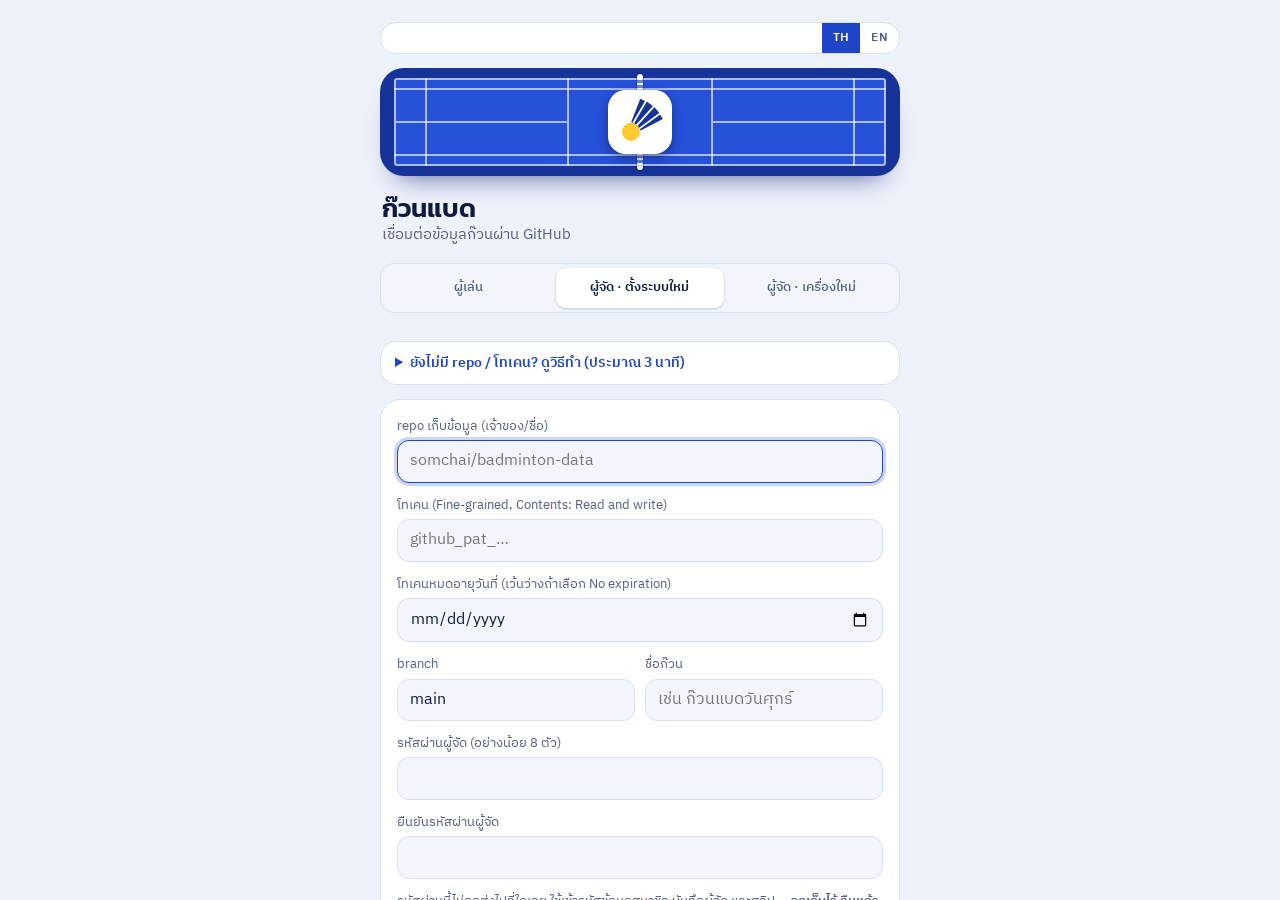
==== commit 23794190: "Add files via upload" ====
--- a/index.html
+++ b/index.html
@@ -19,6 +19,7 @@
       </div>
       <span class="sp"></span>
       <span class="clock num clockTxt"></span>
+      <span data-lang></span>
       <span class="role org">แอปผู้จัดก๊วน</span>
       <button class="sm" id="roleSwitch">เปิดหน้าผู้เล่น ↗</button>
       <div class="sesspick"><select id="sessSel" aria-label="เลือกรอบเล่น"></select></div>
@@ -37,6 +38,7 @@
       <svg class="lg" width="30" height="30" viewBox="0 0 40 40" aria-hidden="true"><rect class="lg-bg" width="40" height="40" rx="11"/><g transform="translate(-1.5 1.5) rotate(42 20 20)"><path class="lg-sk" d="M16 21.5 10.5 7Q20 3 29.5 7L24 21.5Z"/><path class="lg-rib" d="M17.4 21 14.2 5.8M20 21V4.6M22.6 21 25.8 5.8" stroke-width="1.1" stroke-linecap="round"/><circle class="lg-hd" cx="20" cy="26.2" r="5.6"/></g></svg>
       <div><h1 id="pgName">Badminton Group Organizer</h1><small><span class="role">แอปผู้เล่น</span> <span id="pConn"></span></small></div>
     </div>
+    <span data-lang></span>
     <button class="pme" id="pMe" type="button" aria-label="โปรไฟล์ของฉัน"></button>
   </div>
   <div class="ptop-in sub"><select id="pSess" aria-label="เลือกรอบเล่น"></select><span class="clock num clockTxt"></span></div>
@@ -47,10 +49,14 @@
 </div>
 <div class="ov" id="ov" hidden><div class="dlg" id="dlg" role="dialog" aria-modal="true"></div></div>
 <div class="toast" id="toast" hidden></div>
+<script src="i18n-en.js"></script>
+<script src="i18n.js"></script>
+<script src="license-config.js"></script>
 <script src="ghstore.js"></script>
 <script src="core.js"></script>
-<script src="organizer.js"></script>
+<script src="qrshare.js"></script>
 <script src="player.js"></script>
 <script src="ghui.js"></script>
+<script src="license.js"></script>
 <script src="boot.js"></script>
 </body></html>
--- a/style.css
+++ b/style.css
@@ -245,7 +245,7 @@
 .post-h{display:flex;flex-wrap:wrap;gap:6px 10px;align-items:center;font-size:.84rem;color:var(--muted)}
 .post-h b{color:var(--ink)}
 .post p{margin:0;white-space:pre-wrap;overflow-wrap:anywhere}
-.post img{border-radius:12px;max-height:360px;object-fit:contain;background:var(--surface-2)}
+.post img{max-width:100%;height:auto;border-radius:12px;max-height:360px;object-fit:contain;background:var(--surface-2)}
 .cmts{display:grid;gap:6px;padding-left:12px;border-left:2px solid var(--line);font-size:.88rem}
 .feed{display:grid;gap:10px}
 
@@ -271,7 +271,7 @@
 .check label{display:inline-flex;align-items:center;gap:8px;border:1.5px solid var(--line);border-radius:999px;padding:6px 12px;cursor:pointer}
 .check input{width:auto;margin:0}
 .check label:has(input:checked){border-color:var(--ready);background:color-mix(in srgb,var(--ready) 12%,var(--surface))}
-.slipimg{max-height:60vh;object-fit:contain;border-radius:12px;background:var(--surface-2)}
+.slipimg{max-width:100%;height:auto;max-height:60vh;object-fit:contain;border-radius:12px;background:var(--surface-2)}
 
 /* ---------- player app ---------- */
 .ptop-in{max-width:720px;margin:0 auto;padding-inline:16px;padding-block:12px 8px;display:flex;align-items:center;gap:10px}
@@ -280,7 +280,9 @@
 .ptop h1{font-size:1.15rem;font-weight:700;color:#fff}
 .ptop small{font-size:.74rem;color:rgba(255,255,255,.78);display:flex;gap:6px;align-items:center;flex-wrap:wrap}
 .ptop .role{font-size:.68rem;padding:1px 9px;background:var(--shuttle);color:var(--shuttle-ink);border:0}
-.pme{margin-left:auto;display:inline-flex;align-items:center;gap:6px;border-radius:999px!important;padding:5px 13px 5px 6px!important;max-width:45vw;overflow:hidden;white-space:nowrap;font-weight:600}
+.pme{margin-left:auto;display:inline-flex;align-items:center;gap:6px;border-radius:999px!important;padding:5px 13px 5px 6px!important;max-width:45vw;min-width:0;overflow:hidden;white-space:nowrap;font-weight:600}
+.pme>span:not(.skill){min-width:0;overflow:hidden;text-overflow:ellipsis}.pme .skill{flex:none}
+.ptop .logo>div{min-width:0}.ptop h1{overflow:hidden;text-overflow:ellipsis;white-space:nowrap}
 .pme:not(:has(.skill)){padding-left:13px!important}
 .orgbar{max-width:720px;margin:0 auto;padding:0 16px 10px;display:flex;flex-wrap:wrap;gap:8px;align-items:center;justify-content:space-between;font-size:.82rem;color:var(--shuttle)}
 .pmain{max-width:720px;margin:0 auto;padding-inline:16px;padding-block:16px calc(96px + env(safe-area-inset-bottom,0px));display:grid;gap:14px}
@@ -366,10 +368,34 @@
   .rostbl .c-lv{grid-area:lv;font-size:.82rem}
   .rostbl .c-st{grid-area:st;justify-self:end}
   .rostbl .c-games{grid-area:games;justify-self:end;font-size:.8rem;color:var(--muted)}
-  .rostbl .c-games::after{content:" เกม"}
+  .rostbl .c-games::after{content:" " attr(data-l)}
   .rostbl .c-type{display:none}
   .rostbl .c-act{grid-area:act}
   .rostbl .c-act .acts{justify-content:flex-start}
+}
+
+/* queue cards + waiting list on phones: the buttons drop under the pairing instead of squeezing it into a sliver; nothing scrolls sideways */
+@media (max-width:640px){
+  .qcard{grid-template-columns:auto minmax(0,1fr)}
+  .qcard>.acts{grid-column:1/-1;justify-content:flex-start!important}
+  .qcard>span:empty{display:none}
+  .wtbl th,.wtbl td{padding-left:6px;padding-right:6px}
+  .wtbl td.n:last-child,.wtbl th.n:last-child{white-space:normal}
+}
+
+/* stock list on phones: one card per item (name, three numbers, buttons) instead of a table that scrolls sideways */
+@media (max-width:640px){
+  .stktbl,.stktbl tbody{display:block}
+  .stktbl thead{display:none}
+  .stktbl tr{display:grid;grid-template-columns:repeat(3,minmax(0,1fr));grid-template-areas:"name name name" "tot used left" "act act act";gap:6px 10px;padding:12px 2px;border-bottom:1px solid var(--line)}
+  .stktbl tbody tr:hover td{background:none}
+  .stktbl td{display:block;padding:0;border:0;text-align:left;white-space:normal}
+  .stktbl td.n{text-align:left}
+  .stktbl .c-name{grid-area:name}
+  .stktbl .c-tot{grid-area:tot}.stktbl .c-used{grid-area:used}.stktbl .c-left{grid-area:left}
+  .stktbl td[data-l]::before{content:attr(data-l);display:block;font-size:.74rem;color:var(--muted);font-weight:400}
+  .stktbl .c-act{grid-area:act}
+  .stktbl .c-act .acts{justify-content:flex-start}
 }
 
 /* key–value tables (settings) stack on phones */
@@ -435,3 +461,55 @@
 .court-add:hover,.court-add:focus-visible{border-color:var(--accent);background:var(--accent-soft)}
 
 @media (prefers-reduced-motion:reduce){*,*::before,*::after{animation:none!important;transition:none!important}}
+
+.gate.lock{z-index:90}
+
+/* rounds · sign-up picker · numbered names */
+.myplace{margin:0;padding:8px 12px;border-radius:10px;background:var(--accent-soft);color:var(--ink);font-size:.95rem}
+.ngrps{display:grid;gap:10px}.ngrp{display:grid;gap:6px}
+.nm-chip .no{display:inline-grid;place-items:center;min-width:1.5em;height:1.5em;border-radius:999px;background:var(--court);color:#fff;font-size:.72rem;padding:0 4px;margin-left:3px}
+.rds{display:grid;gap:8px}
+.rd{display:flex;gap:10px;align-items:flex-start;padding:10px 12px;border:1px solid var(--line);border-radius:12px;cursor:pointer;background:var(--surface-2)}
+.rd:has(input:checked){border-color:var(--court);background:var(--accent-soft)}
+.rd input,.ck input{width:auto;min-width:0;padding:0;border:0;background:none;box-shadow:none;margin:4px 0 0;flex:none;accent-color:var(--accent)}.rd span{display:grid;gap:2px;min-width:0}
+.ck{display:flex;gap:10px;align-items:flex-start;font-size:.92rem}
+
+/* live shuttle counters · stock tiles */
+.shuts{display:grid;grid-template-columns:1fr 1fr;gap:8px;margin-top:8px;text-align:left}
+.shg{display:grid;gap:3px;padding:8px 10px;border-radius:12px;background:rgba(10,22,76,.72);border:1px solid rgba(255,255,255,.3);color:#fff}
+.shg .k{font-size:.8rem;font-weight:600}.shg .small{color:rgba(255,255,255,.85)!important;font-size:.72rem}
+.stp{display:flex;align-items:center;justify-content:space-between;gap:6px}.stp b{font-size:1.3rem;min-width:1.4em;text-align:center}
+.stp button{min-width:40px;min-height:40px;padding:0;font-size:1.2rem;line-height:1}
+.shpair{display:grid;grid-template-columns:1fr 1fr;gap:10px}
+.shtile{display:grid;gap:4px;padding:12px;border:1px solid var(--line);border-radius:14px;background:var(--surface-2);align-content:start}
+.shtile .k{font-weight:600}.shtile .v{font-family:var(--font-display);font-size:2rem;font-weight:700;line-height:1.1}
+.shtile.low{border-color:var(--warn)}.shtile.low .v{color:var(--warn)}
+.shtile button{margin-top:6px}
+@media (max-width:420px){.shpair{grid-template-columns:1fr}}
+
+/* receipts · outstanding list */
+.mpick{display:grid;grid-template-columns:1fr 1fr;gap:8px;margin:10px 0 0}
+.recl{margin-top:2px}
+.debts{display:grid;gap:10px}
+.debt{border:1px solid var(--line);border-radius:14px;padding:10px 12px;background:var(--surface-2);display:grid;gap:8px}
+.debt-h{display:flex;align-items:center;justify-content:space-between;gap:8px}
+.debt-r{display:flex;align-items:center;justify-content:space-between;gap:10px;flex-wrap:wrap;border-top:1px dashed var(--line);padding-top:8px}
+.debt-r .acts{display:flex;gap:6px;flex-wrap:wrap}
+
+/* QR */
+.qrsec{display:grid;gap:8px;padding:12px;border:1px solid var(--line);border-radius:14px;background:var(--surface-2)}
+.qrsec h3{margin:0;font-size:1rem}
+.qrprev{display:block;width:100%;max-width:260px;height:auto;margin:6px auto;border-radius:12px;background:#fff;border:1px solid var(--line)}
+.paycard{display:grid;gap:8px;margin-top:12px;padding:12px;border:1px solid var(--line);border-radius:14px;background:var(--surface-2);justify-items:center;text-align:center}
+.btn-file{display:inline-flex}.btn-file .sm-btn{display:inline-flex;align-items:center;justify-content:center;min-height:44px;padding:0 14px;border-radius:12px;border:1px solid var(--line);background:var(--surface);color:var(--ink);font-weight:600;cursor:pointer}
+
+/* ---- TH | EN switch ---- */
+.lang{display:inline-flex;flex:none;border:1.5px solid var(--line);border-radius:999px;overflow:hidden;background:var(--surface)}
+.lang button{border:0;border-radius:0;background:transparent;color:var(--muted);font:600 .74rem/1 var(--font-body);padding:0 11px;min-height:30px;min-width:38px;letter-spacing:.03em}
+.lang button[aria-pressed="true"]{background:var(--accent);color:var(--accent-ink)}
+.top .lang,.ptop .lang{border-color:rgba(255,255,255,.4);background:rgba(255,255,255,.08)}
+.top .lang button,.ptop .lang button{background:transparent;color:#fff;border:0}
+.top .lang button[aria-pressed="true"],.ptop .lang button[aria-pressed="true"]{background:var(--shuttle);color:var(--shuttle-ink)}
+.gate-lang{display:flex;justify-content:flex-end;min-height:30px}
+
+.me .notice{background:var(--surface);color:var(--ink)}
